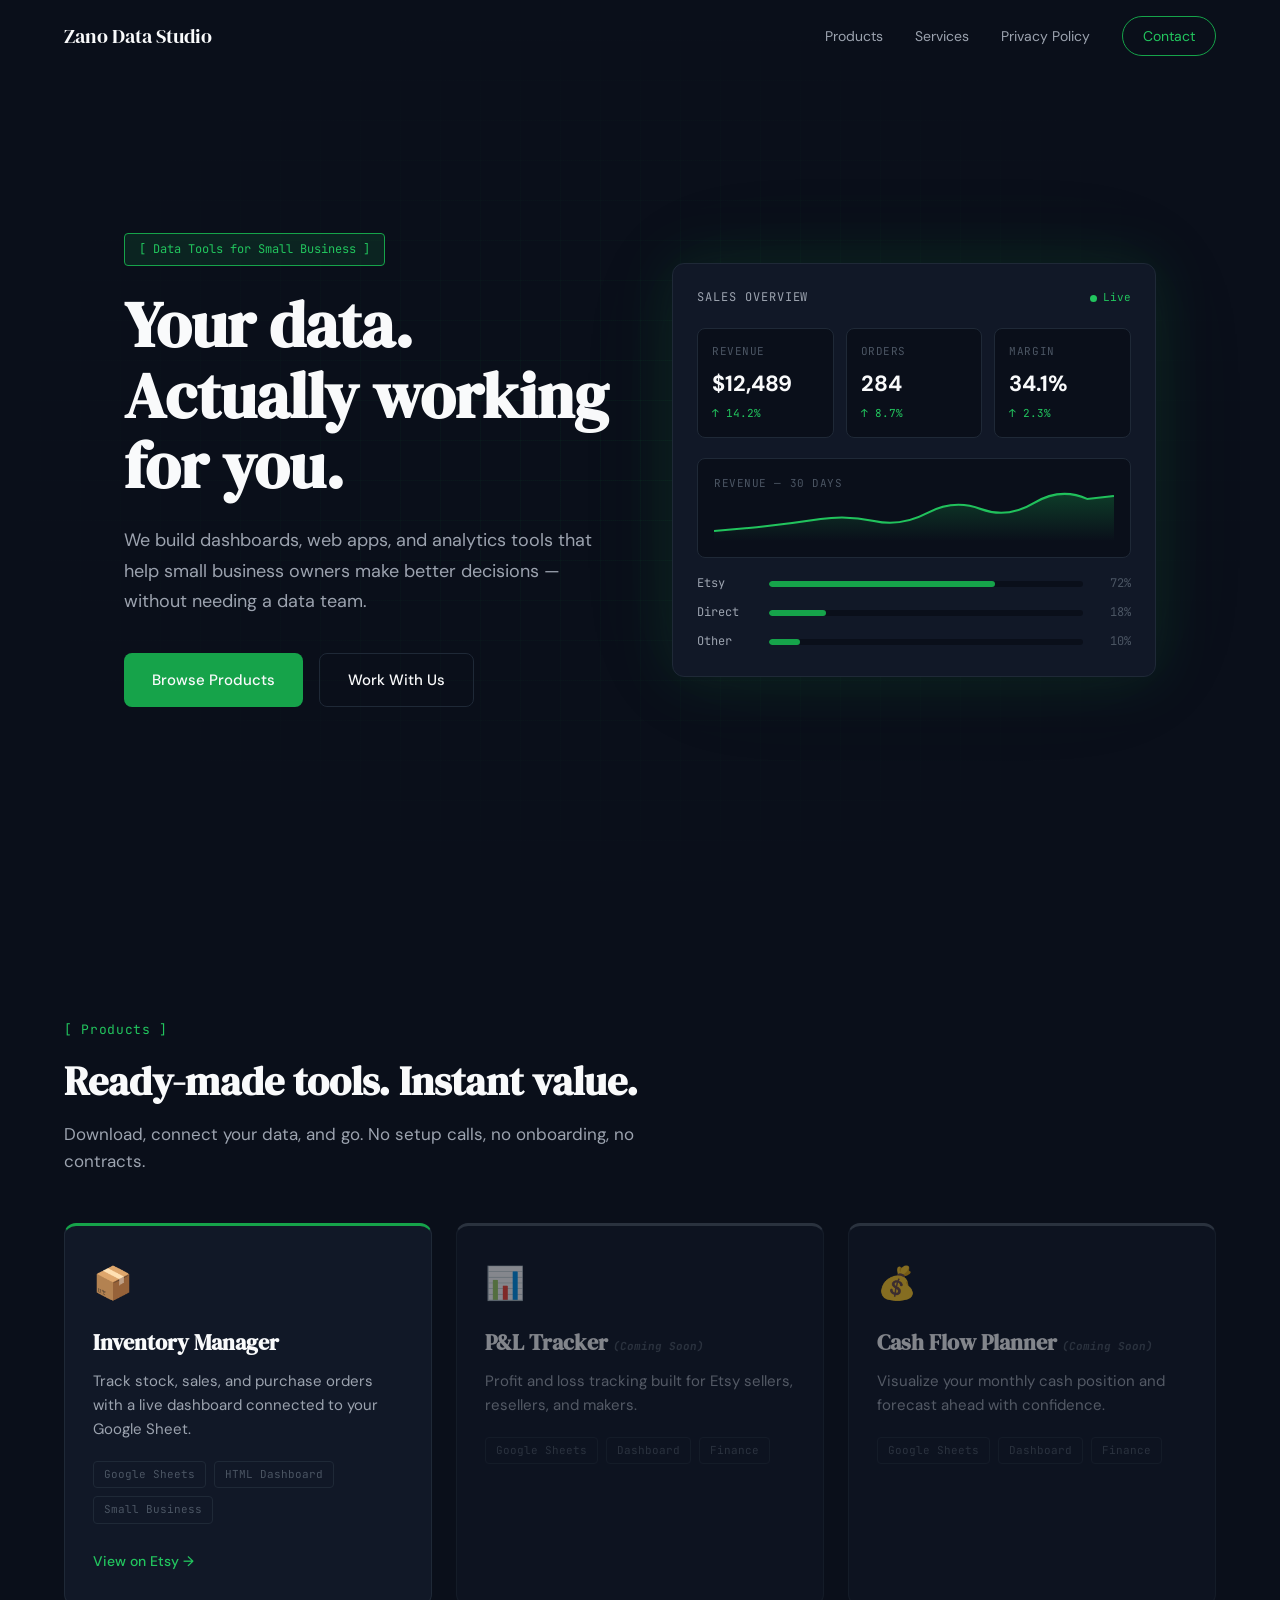
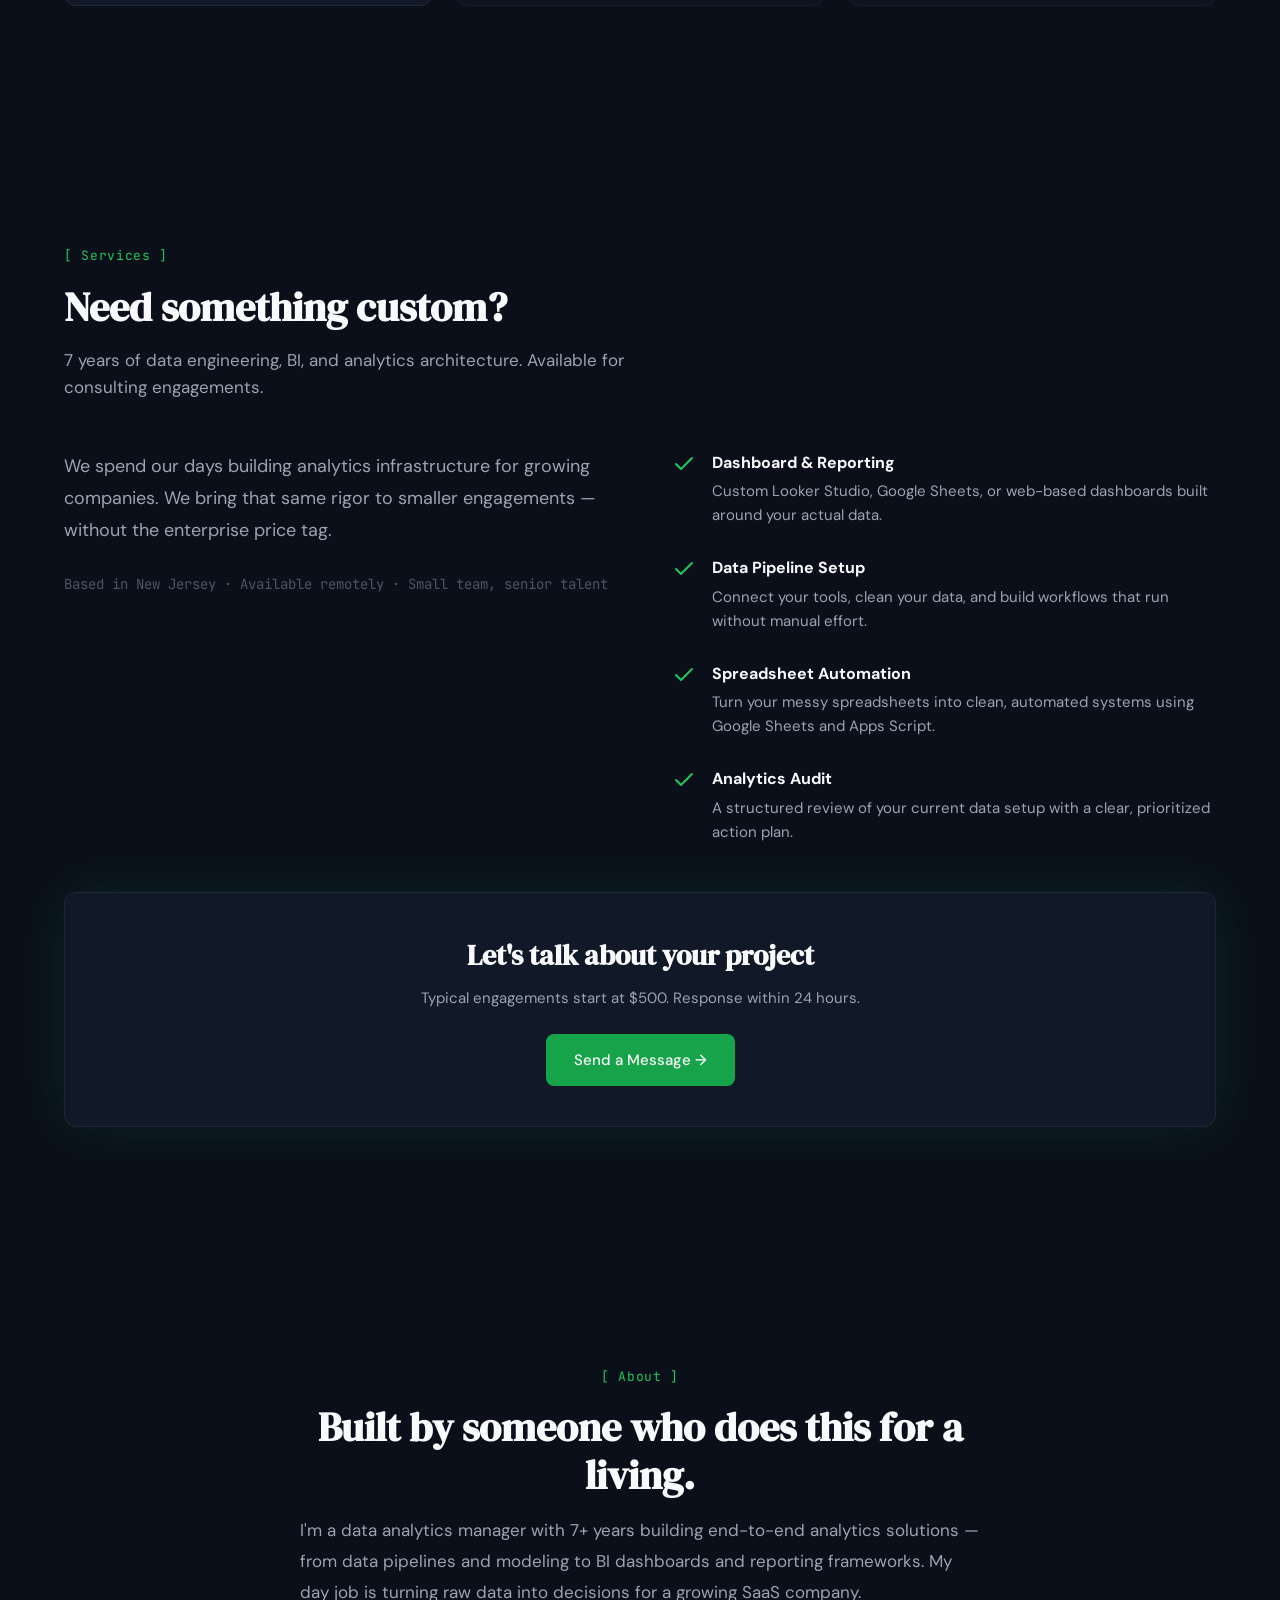
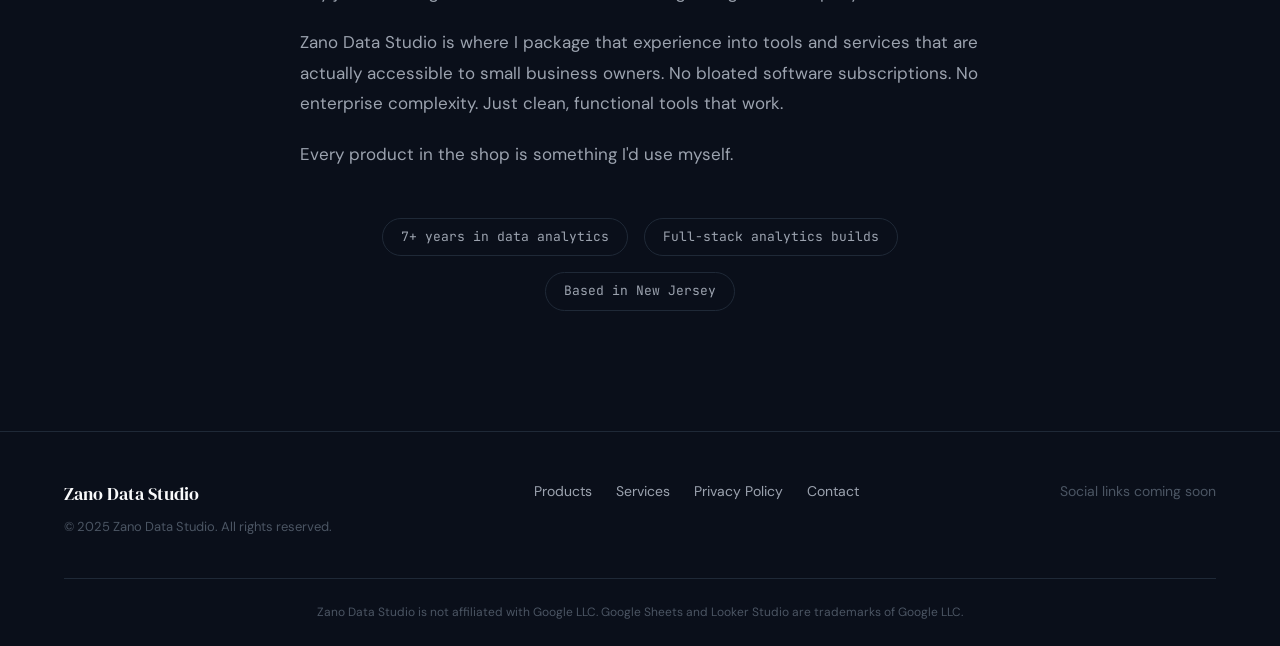
==== index.html @ de10b7dd "Initial commit: Zano Data Studio billboard site Static billboard/brochure site for zanodatastudio.co" ====
<!DOCTYPE html>
<html lang="en">
<head>
  <meta charset="UTF-8">
  <meta name="viewport" content="width=device-width, initial-scale=1.0">
  <title>Zano Data Studio — Data Tools for Small Business</title>
  <meta name="description" content="Ready-made dashboards, web apps, and analytics tools that help small business owners make better decisions — without needing a data team.">
  <meta property="og:title" content="Zano Data Studio — Data Tools for Small Business">
  <meta property="og:description" content="Ready-made dashboards, web apps, and analytics tools that help small business owners make better decisions.">
  <meta property="og:url" content="https://zanodatastudio.com">
  <link rel="canonical" href="https://zanodatastudio.com">
  <link rel="stylesheet" href="assets/css/styles.css">
</head>
<body>

  <!-- ====== NAVIGATION ====== -->
  <nav class="nav" role="navigation" aria-label="Main navigation">
    <div class="container">
      <a href="index.html" class="nav-brand">Zano Data Studio</a>
      <div class="nav-links">
        <a href="#products">Products</a>
        <a href="#services">Services</a>
        <a href="privacy.html">Privacy Policy</a>
        <a href="mailto:matt@zanodatastudio.com" class="nav-contact">Contact</a>
      </div>
      <button class="nav-hamburger" aria-label="Toggle menu" aria-expanded="false">
        <span></span>
        <span></span>
        <span></span>
      </button>
    </div>
    <div class="nav-mobile" role="menu">
      <a href="#products" role="menuitem">Products</a>
      <a href="#services" role="menuitem">Services</a>
      <a href="privacy.html" role="menuitem">Privacy Policy</a>
      <a href="mailto:matt@zanodatastudio.com" role="menuitem">Contact</a>
    </div>
  </nav>

  <main>

    <!-- ====== HERO ====== -->
    <section class="hero" id="hero">
      <div class="container">
        <div class="hero-content">
          <div class="hero-badge hero-animate">[ Data Tools for Small Business ]</div>
          <h1 class="hero-title hero-animate">Your data.<br>Actually working<br>for you.</h1>
          <p class="hero-subtitle hero-animate">We build dashboards, web apps, and analytics tools that help small business owners make better decisions — without needing a data team.</p>
          <div class="hero-ctas hero-animate">
            <a href="#" class="btn-primary">Browse Products</a>
            <a href="mailto:matt@zanodatastudio.com" class="btn-secondary">Work With Us</a>
          </div>
        </div>

        <!-- Dashboard Mockup -->
        <div class="dashboard-card hero-animate">
          <div class="dashboard-header">
            <span class="dashboard-title">Sales Overview</span>
            <span class="dashboard-live"><span class="dashboard-live-dot"></span> Live</span>
          </div>
          <div class="dashboard-kpis">
            <div class="kpi">
              <div class="kpi-label">Revenue</div>
              <div class="kpi-value">$12,489</div>
              <div class="kpi-change">↑ 14.2%</div>
            </div>
            <div class="kpi">
              <div class="kpi-label">Orders</div>
              <div class="kpi-value">284</div>
              <div class="kpi-change">↑ 8.7%</div>
            </div>
            <div class="kpi">
              <div class="kpi-label">Margin</div>
              <div class="kpi-value">34.1%</div>
              <div class="kpi-change">↑ 2.3%</div>
            </div>
          </div>
          <div class="dashboard-chart">
            <div class="dashboard-chart-label">Revenue — 30 Days</div>
            <div class="chart-line">
              <svg viewBox="0 0 300 50" preserveAspectRatio="none" fill="none">
                <defs>
                  <linearGradient id="chartGrad" x1="0" y1="0" x2="0" y2="1">
                    <stop offset="0%" stop-color="rgba(22,163,74,0.3)"/>
                    <stop offset="100%" stop-color="rgba(22,163,74,0)"/>
                  </linearGradient>
                </defs>
                <path d="M0,40 Q20,38 40,35 T80,28 T120,30 T160,22 T200,18 T240,12 T280,8 L300,5" stroke="#22C55E" stroke-width="2" fill="none"/>
                <path d="M0,40 Q20,38 40,35 T80,28 T120,30 T160,22 T200,18 T240,12 T280,8 L300,5 L300,50 L0,50 Z" fill="url(#chartGrad)"/>
              </svg>
            </div>
          </div>
          <div class="dashboard-channels">
            <div class="channel">
              <span class="channel-name">Etsy</span>
              <div class="channel-bar-track"><div class="channel-bar-fill" style="width: 72%"></div></div>
              <span class="channel-value">72%</span>
            </div>
            <div class="channel">
              <span class="channel-name">Direct</span>
              <div class="channel-bar-track"><div class="channel-bar-fill" style="width: 18%"></div></div>
              <span class="channel-value">18%</span>
            </div>
            <div class="channel">
              <span class="channel-name">Other</span>
              <div class="channel-bar-track"><div class="channel-bar-fill" style="width: 10%"></div></div>
              <span class="channel-value">10%</span>
            </div>
          </div>
        </div>
      </div>
    </section>

    <!-- ====== PRODUCTS ====== -->
    <section class="products" id="products">
      <div class="container">
        <div class="section-label fade-up">[ Products ]</div>
        <h2 class="section-heading fade-up">Ready-made tools. Instant value.</h2>
        <p class="section-subtext fade-up">Download, connect your data, and go. No setup calls, no onboarding, no contracts.</p>

        <div class="products-grid">
          <!-- Card 1 -->
          <div class="product-card fade-up">
            <div class="product-icon">📦</div>
            <h3 class="product-name">Inventory Manager</h3>
            <p class="product-desc">Track stock, sales, and purchase orders with a live dashboard connected to your Google Sheet.</p>
            <div class="product-tags">
              <span class="product-tag">Google Sheets</span>
              <span class="product-tag">HTML Dashboard</span>
              <span class="product-tag">Small Business</span>
            </div>
            <a href="#" class="product-link">View on Etsy →</a>
          </div>
          <!-- Card 2 -->
          <div class="product-card coming-soon fade-up">
            <div class="product-icon">📊</div>
            <h3 class="product-name">P&amp;L Tracker <span class="coming-soon-tag">(Coming Soon)</span></h3>
            <p class="product-desc">Profit and loss tracking built for Etsy sellers, resellers, and makers.</p>
            <div class="product-tags">
              <span class="product-tag">Google Sheets</span>
              <span class="product-tag">Dashboard</span>
              <span class="product-tag">Finance</span>
            </div>
          </div>
          <!-- Card 3 -->
          <div class="product-card coming-soon fade-up">
            <div class="product-icon">💰</div>
            <h3 class="product-name">Cash Flow Planner <span class="coming-soon-tag">(Coming Soon)</span></h3>
            <p class="product-desc">Visualize your monthly cash position and forecast ahead with confidence.</p>
            <div class="product-tags">
              <span class="product-tag">Google Sheets</span>
              <span class="product-tag">Dashboard</span>
              <span class="product-tag">Finance</span>
            </div>
          </div>
        </div>
      </div>
    </section>

    <!-- ====== SERVICES ====== -->
    <section class="services" id="services">
      <div class="container">
        <div class="section-label fade-up">[ Services ]</div>
        <h2 class="section-heading fade-up">Need something custom?</h2>
        <p class="section-subtext fade-up">7 years of data engineering, BI, and analytics architecture. Available for consulting engagements.</p>

        <div class="services-grid">
          <div class="services-positioning fade-up">
            <p>We spend our days building analytics infrastructure for growing companies. We bring that same rigor to smaller engagements — without the enterprise price tag.</p>
            <span class="credibility">Based in New Jersey · Available remotely · Small team, senior talent</span>
          </div>

          <div class="services-list fade-up">
            <div class="service-item">
              <svg class="service-check" viewBox="0 0 24 24" fill="none" stroke="currentColor" stroke-width="2" stroke-linecap="round" stroke-linejoin="round"><path d="M20 6 9 17l-5-5"/></svg>
              <div>
                <div class="service-title">Dashboard &amp; Reporting</div>
                <div class="service-desc">Custom Looker Studio, Google Sheets, or web-based dashboards built around your actual data.</div>
              </div>
            </div>
            <div class="service-item">
              <svg class="service-check" viewBox="0 0 24 24" fill="none" stroke="currentColor" stroke-width="2" stroke-linecap="round" stroke-linejoin="round"><path d="M20 6 9 17l-5-5"/></svg>
              <div>
                <div class="service-title">Data Pipeline Setup</div>
                <div class="service-desc">Connect your tools, clean your data, and build workflows that run without manual effort.</div>
              </div>
            </div>
            <div class="service-item">
              <svg class="service-check" viewBox="0 0 24 24" fill="none" stroke="currentColor" stroke-width="2" stroke-linecap="round" stroke-linejoin="round"><path d="M20 6 9 17l-5-5"/></svg>
              <div>
                <div class="service-title">Spreadsheet Automation</div>
                <div class="service-desc">Turn your messy spreadsheets into clean, automated systems using Google Sheets and Apps Script.</div>
              </div>
            </div>
            <div class="service-item">
              <svg class="service-check" viewBox="0 0 24 24" fill="none" stroke="currentColor" stroke-width="2" stroke-linecap="round" stroke-linejoin="round"><path d="M20 6 9 17l-5-5"/></svg>
              <div>
                <div class="service-title">Analytics Audit</div>
                <div class="service-desc">A structured review of your current data setup with a clear, prioritized action plan.</div>
              </div>
            </div>
          </div>
        </div>

        <div class="services-cta fade-up">
          <h3>Let's talk about your project</h3>
          <p>Typical engagements start at $500. Response within 24 hours.</p>
          <a href="mailto:matt@zanodatastudio.com" class="btn-primary">Send a Message →</a>
        </div>
      </div>
    </section>

    <!-- ====== ABOUT ====== -->
    <section class="about" id="about">
      <div class="container">
        <div class="about-content">
          <div class="section-label fade-up">[ About ]</div>
          <h2 class="section-heading fade-up">Built by someone who does this for a living.</h2>
          <div class="about-text fade-up">
            <p>I'm a data analytics manager with 7+ years building end-to-end analytics solutions — from data pipelines and modeling to BI dashboards and reporting frameworks. My day job is turning raw data into decisions for a growing SaaS company.</p>
            <p>Zano Data Studio is where I package that experience into tools and services that are actually accessible to small business owners. No bloated software subscriptions. No enterprise complexity. Just clean, functional tools that work.</p>
            <p>Every product in the shop is something I'd use myself.</p>
          </div>
          <div class="about-stats fade-up">
            <span class="about-stat">7+ years in data analytics</span>
            <span class="about-stat">Full-stack analytics builds</span>
            <span class="about-stat">Based in New Jersey</span>
          </div>
        </div>
      </div>
    </section>

  </main>

  <!-- ====== FOOTER ====== -->
  <footer class="footer">
    <div class="container">
      <div class="footer-main">
        <div>
          <div class="footer-brand">Zano Data Studio</div>
          <div class="footer-copy">&copy; 2025 Zano Data Studio. All rights reserved.</div>
        </div>
        <div class="footer-links">
          <a href="#products">Products</a>
          <a href="#services">Services</a>
          <a href="privacy.html">Privacy Policy</a>
          <a href="mailto:matt@zanodatastudio.com">Contact</a>
        </div>
        <div class="footer-social">Social links coming soon</div>
      </div>
      <div class="footer-disclaimer">
        Zano Data Studio is not affiliated with Google LLC. Google Sheets and Looker Studio are trademarks of Google LLC.
      </div>
    </div>
  </footer>

  <script src="assets/js/main.js"></script>
</body>
</html>
---- assets/css/styles.css ----
/* ============================================================
   Zano Data Studio — styles.css
   ============================================================ */

/* --- Google Fonts --- */
@import url('https://fonts.googleapis.com/css2?family=DM+Sans:ital,wght@0,400;0,500;0,700;1,400&family=DM+Serif+Display&family=JetBrains+Mono:wght@400;500&display=swap');

/* --- CSS Variables --- */
:root {
  --bg: #0A0F1A;
  --surface: #111827;
  --border: #1F2937;
  --green: #16A34A;
  --green-accent: #22C55E;
  --green-glow: rgba(22, 163, 74, 0.15);
  --green-grid: rgba(22, 163, 74, 0.06);
  --text-primary: #F9FAFB;
  --text-secondary: #9CA3AF;
  --text-muted: #4B5563;

  --font-display: 'DM Serif Display', serif;
  --font-body: 'DM Sans', sans-serif;
  --font-mono: 'JetBrains Mono', monospace;

  --max-width: 1200px;
  --transition: 300ms ease;
}

/* --- Reset & Base --- */
*, *::before, *::after {
  box-sizing: border-box;
  margin: 0;
  padding: 0;
}

html {
  scroll-behavior: smooth;
  -webkit-font-smoothing: antialiased;
  -moz-osx-font-smoothing: grayscale;
}

body {
  font-family: var(--font-body);
  background: var(--bg);
  color: var(--text-primary);
  line-height: 1.6;
  overflow-x: hidden;
}

a {
  color: inherit;
  text-decoration: none;
}

img {
  max-width: 100%;
  display: block;
}

ul {
  list-style: none;
}

/* --- Utility --- */
.container {
  max-width: var(--max-width);
  margin: 0 auto;
  padding: 0 24px;
}

.section-label {
  font-family: var(--font-mono);
  font-size: 13px;
  color: var(--green-accent);
  letter-spacing: 0.05em;
  margin-bottom: 16px;
}

.section-heading {
  font-family: var(--font-display);
  font-size: 40px;
  line-height: 1.2;
  margin-bottom: 16px;
}

.section-subtext {
  font-size: 17px;
  color: var(--text-secondary);
  max-width: 600px;
  margin-bottom: 48px;
}

/* --- Animations --- */
@keyframes fadeUp {
  from {
    opacity: 0;
    transform: translateY(24px);
  }
  to {
    opacity: 1;
    transform: translateY(0);
  }
}

@keyframes pulse {
  0%, 100% { opacity: 1; }
  50% { opacity: 0.4; }
}

@keyframes gridScroll {
  0% { transform: translate(0, 0); }
  100% { transform: translate(40px, 40px); }
}

.fade-up {
  opacity: 0;
  transform: translateY(24px);
  transition: opacity 0.6s var(--transition), transform 0.6s var(--transition);
}

.fade-up.visible {
  opacity: 1;
  transform: translateY(0);
}

/* Staggered hero animations */
.hero-animate {
  opacity: 0;
  animation: fadeUp 0.6s ease forwards;
}

.hero-animate:nth-child(1) { animation-delay: 0s; }
.hero-animate:nth-child(2) { animation-delay: 0.1s; }
.hero-animate:nth-child(3) { animation-delay: 0.2s; }
.hero-animate:nth-child(4) { animation-delay: 0.3s; }
.hero-animate:nth-child(5) { animation-delay: 0.4s; }

/* ============================================================
   NAVIGATION
   ============================================================ */
.nav {
  position: fixed;
  top: 0;
  left: 0;
  width: 100%;
  z-index: 1000;
  padding: 16px 0;
  transition: background var(--transition), box-shadow var(--transition);
}

.nav.scrolled {
  background: var(--bg);
  box-shadow: 0 1px 0 var(--border);
}

.nav .container {
  display: flex;
  align-items: center;
  justify-content: space-between;
}

.nav-brand {
  font-family: var(--font-display);
  font-size: 20px;
  color: var(--text-primary);
  white-space: nowrap;
}

.nav-links {
  display: flex;
  align-items: center;
  gap: 32px;
}

.nav-links a {
  font-size: 14px;
  color: var(--text-secondary);
  transition: color var(--transition);
  position: relative;
}

.nav-links a::after {
  content: '';
  position: absolute;
  bottom: -4px;
  left: 0;
  width: 0;
  height: 1px;
  background: var(--green-accent);
  transition: width var(--transition);
}

.nav-links a:hover {
  color: var(--text-primary);
}

.nav-links a:hover::after {
  width: 100%;
}

.nav-contact {
  font-size: 14px;
  padding: 8px 20px;
  border: 1px solid var(--green);
  border-radius: 100px;
  color: var(--green-accent) !important;
  transition: background var(--transition), color var(--transition) !important;
}

.nav-contact::after {
  display: none !important;
}

.nav-contact:hover {
  background: var(--green);
  color: var(--text-primary) !important;
}

/* Hamburger */
.nav-hamburger {
  display: none;
  flex-direction: column;
  gap: 5px;
  cursor: pointer;
  padding: 4px;
  background: none;
  border: none;
}

.nav-hamburger span {
  width: 24px;
  height: 2px;
  background: var(--text-primary);
  transition: transform var(--transition), opacity var(--transition);
}

.nav-hamburger.active span:nth-child(1) {
  transform: rotate(45deg) translate(5px, 5px);
}

.nav-hamburger.active span:nth-child(2) {
  opacity: 0;
}

.nav-hamburger.active span:nth-child(3) {
  transform: rotate(-45deg) translate(5px, -5px);
}

/* Mobile menu */
.nav-mobile {
  display: none;
  position: fixed;
  top: 56px;
  left: 0;
  right: 0;
  background: var(--bg);
  border-bottom: 1px solid var(--border);
  padding: 24px;
  flex-direction: column;
  gap: 20px;
  z-index: 999;
}

.nav-mobile.open {
  display: flex;
}

.nav-mobile a {
  font-size: 16px;
  color: var(--text-secondary);
  transition: color var(--transition);
}

.nav-mobile a:hover {
  color: var(--text-primary);
}

/* ============================================================
   HERO
   ============================================================ */
.hero {
  min-height: 100vh;
  display: flex;
  align-items: center;
  position: relative;
  overflow: hidden;
  padding: 120px 0 80px;
}

/* Animated grid background */
.hero::before {
  content: '';
  position: absolute;
  inset: -40px;
  background-image:
    linear-gradient(var(--green-grid) 1px, transparent 1px),
    linear-gradient(90deg, var(--green-grid) 1px, transparent 1px);
  background-size: 40px 40px;
  animation: gridScroll 8s linear infinite;
  z-index: 0;
}

.hero::after {
  content: '';
  position: absolute;
  inset: 0;
  background: radial-gradient(ellipse at center, transparent 0%, var(--bg) 70%);
  z-index: 1;
}

.hero .container {
  position: relative;
  z-index: 2;
  display: grid;
  grid-template-columns: 1fr 1fr;
  gap: 64px;
  align-items: center;
}

.hero-content {
  display: flex;
  flex-direction: column;
}

/* Badge */
.hero-badge {
  display: inline-flex;
  align-items: center;
  font-family: var(--font-mono);
  font-size: 12px;
  color: var(--green-accent);
  border: 1px solid var(--green);
  background: var(--green-glow);
  padding: 6px 14px;
  border-radius: 4px;
  margin-bottom: 24px;
  width: fit-content;
}

.hero-title {
  font-family: var(--font-display);
  font-size: 64px;
  line-height: 1.1;
  margin-bottom: 24px;
}

.hero-subtitle {
  font-size: 18px;
  color: var(--text-secondary);
  line-height: 1.7;
  margin-bottom: 36px;
  max-width: 480px;
}

.hero-ctas {
  display: flex;
  gap: 16px;
  flex-wrap: wrap;
}

.btn-primary {
  display: inline-flex;
  align-items: center;
  gap: 8px;
  padding: 14px 28px;
  background: var(--green);
  color: var(--text-primary);
  font-family: var(--font-body);
  font-size: 15px;
  font-weight: 500;
  border-radius: 8px;
  border: none;
  cursor: pointer;
  transition: background var(--transition), transform var(--transition);
}

.btn-primary:hover {
  background: var(--green-accent);
  transform: translateY(-1px);
}

.btn-secondary {
  display: inline-flex;
  align-items: center;
  gap: 8px;
  padding: 14px 28px;
  background: transparent;
  color: var(--text-primary);
  font-family: var(--font-body);
  font-size: 15px;
  font-weight: 500;
  border-radius: 8px;
  border: 1px solid var(--border);
  cursor: pointer;
  transition: border-color var(--transition), transform var(--transition);
}

.btn-secondary:hover {
  border-color: var(--text-secondary);
  transform: translateY(-1px);
}

/* ============================================================
   DASHBOARD MOCKUP (Hero right column)
   ============================================================ */
.dashboard-card {
  background: var(--surface);
  border: 1px solid var(--border);
  border-radius: 12px;
  padding: 24px;
  position: relative;
  box-shadow: 0 0 60px var(--green-glow), 0 0 120px rgba(22, 163, 74, 0.05);
}

.dashboard-header {
  display: flex;
  align-items: center;
  justify-content: space-between;
  margin-bottom: 20px;
}

.dashboard-title {
  font-family: var(--font-mono);
  font-size: 12px;
  color: var(--text-secondary);
  text-transform: uppercase;
  letter-spacing: 0.08em;
}

.dashboard-live {
  display: flex;
  align-items: center;
  gap: 6px;
  font-family: var(--font-mono);
  font-size: 11px;
  color: var(--green-accent);
}

.dashboard-live-dot {
  width: 7px;
  height: 7px;
  background: var(--green-accent);
  border-radius: 50%;
  animation: pulse 2s ease infinite;
}

/* KPI Cards */
.dashboard-kpis {
  display: grid;
  grid-template-columns: repeat(3, 1fr);
  gap: 12px;
  margin-bottom: 20px;
}

.kpi {
  background: var(--bg);
  border: 1px solid var(--border);
  border-radius: 8px;
  padding: 14px;
}

.kpi-label {
  font-size: 11px;
  color: var(--text-muted);
  margin-bottom: 6px;
  font-family: var(--font-mono);
  text-transform: uppercase;
  letter-spacing: 0.05em;
}

.kpi-value {
  font-size: 22px;
  font-weight: 700;
  color: var(--text-primary);
}

.kpi-change {
  font-size: 11px;
  color: var(--green-accent);
  margin-top: 4px;
  font-family: var(--font-mono);
}

/* CSS Line Chart */
.dashboard-chart {
  background: var(--bg);
  border: 1px solid var(--border);
  border-radius: 8px;
  padding: 16px;
  margin-bottom: 16px;
  height: 100px;
  position: relative;
  overflow: hidden;
}

.dashboard-chart-label {
  font-size: 11px;
  color: var(--text-muted);
  font-family: var(--font-mono);
  text-transform: uppercase;
  letter-spacing: 0.05em;
  margin-bottom: 12px;
}

.chart-line {
  position: absolute;
  bottom: 16px;
  left: 16px;
  right: 16px;
  height: 50px;
}

.chart-line svg {
  width: 100%;
  height: 100%;
}

/* Channel Bars */
.dashboard-channels {
  display: flex;
  flex-direction: column;
  gap: 10px;
}

.channel {
  display: flex;
  align-items: center;
  gap: 12px;
}

.channel-name {
  font-size: 12px;
  color: var(--text-secondary);
  width: 60px;
  flex-shrink: 0;
  font-family: var(--font-mono);
}

.channel-bar-track {
  flex: 1;
  height: 6px;
  background: var(--bg);
  border-radius: 3px;
  overflow: hidden;
}

.channel-bar-fill {
  height: 100%;
  background: var(--green);
  border-radius: 3px;
  transition: width 1s ease;
}

.channel-value {
  font-size: 12px;
  color: var(--text-muted);
  width: 36px;
  text-align: right;
  font-family: var(--font-mono);
}

/* ============================================================
   PRODUCTS
   ============================================================ */
.products {
  padding: 120px 0;
}

.products-grid {
  display: grid;
  grid-template-columns: repeat(3, 1fr);
  gap: 24px;
}

.product-card {
  background: var(--surface);
  border: 1px solid var(--border);
  border-top: 3px solid var(--green);
  border-radius: 12px;
  padding: 32px 28px;
  transition: box-shadow var(--transition), transform var(--transition);
}

.product-card:hover {
  box-shadow: 0 0 40px var(--green-glow);
  transform: translateY(-2px);
}

.product-card.coming-soon {
  opacity: 0.5;
  border-top-color: var(--text-muted);
}

.product-card.coming-soon:hover {
  box-shadow: none;
  transform: none;
}

.product-icon {
  font-size: 32px;
  margin-bottom: 16px;
}

.product-name {
  font-family: var(--font-display);
  font-size: 22px;
  margin-bottom: 8px;
}

.product-name .coming-soon-tag {
  font-family: var(--font-mono);
  font-size: 11px;
  color: var(--text-muted);
  font-style: italic;
}

.product-desc {
  font-size: 15px;
  color: var(--text-secondary);
  line-height: 1.6;
  margin-bottom: 20px;
}

.product-tags {
  display: flex;
  flex-wrap: wrap;
  gap: 8px;
  margin-bottom: 24px;
}

.product-tag {
  font-family: var(--font-mono);
  font-size: 11px;
  color: var(--text-muted);
  border: 1px solid var(--border);
  padding: 4px 10px;
  border-radius: 4px;
}

.product-link {
  font-size: 14px;
  color: var(--green-accent);
  font-weight: 500;
  transition: color var(--transition);
}

.product-link:hover {
  color: var(--green);
}

/* ============================================================
   SERVICES
   ============================================================ */
.services {
  padding: 120px 0;
}

.services-grid {
  display: grid;
  grid-template-columns: 1fr 1fr;
  gap: 64px;
  margin-bottom: 48px;
}

.services-positioning p {
  font-size: 18px;
  color: var(--text-secondary);
  line-height: 1.8;
  margin-bottom: 24px;
}

.services-positioning .credibility {
  font-size: 14px;
  color: var(--text-muted);
  font-family: var(--font-mono);
}

.services-list {
  display: flex;
  flex-direction: column;
  gap: 28px;
}

.service-item {
  display: flex;
  gap: 16px;
}

.service-check {
  flex-shrink: 0;
  width: 24px;
  height: 24px;
  margin-top: 2px;
  color: var(--green-accent);
}

.service-title {
  font-weight: 700;
  font-size: 16px;
  margin-bottom: 4px;
}

.service-desc {
  font-size: 15px;
  color: var(--text-secondary);
  line-height: 1.6;
}

/* Services CTA */
.services-cta {
  background: var(--surface);
  border: 1px solid var(--border);
  border-radius: 12px;
  padding: 40px;
  text-align: center;
  box-shadow: 0 0 60px var(--green-glow);
}

.services-cta h3 {
  font-family: var(--font-display);
  font-size: 28px;
  margin-bottom: 8px;
}

.services-cta p {
  color: var(--text-secondary);
  font-size: 15px;
  margin-bottom: 24px;
}

.services-cta .btn-primary {
  display: inline-flex;
}

/* ============================================================
   ABOUT
   ============================================================ */
.about {
  padding: 120px 0;
}

.about-content {
  max-width: 680px;
  margin: 0 auto;
  text-align: center;
}

.about-content .section-heading {
  text-align: center;
}

.about-content .section-label {
  text-align: center;
}

.about-text {
  text-align: left;
}

.about-text p {
  font-size: 17px;
  color: var(--text-secondary);
  line-height: 1.8;
  margin-bottom: 20px;
}

.about-stats {
  display: flex;
  justify-content: center;
  gap: 16px;
  margin-top: 48px;
  flex-wrap: wrap;
}

.about-stat {
  font-family: var(--font-mono);
  font-size: 13px;
  color: var(--text-secondary);
  border: 1px solid var(--border);
  padding: 8px 18px;
  border-radius: 100px;
}

/* ============================================================
   FOOTER
   ============================================================ */
.footer {
  border-top: 1px solid var(--border);
  padding: 48px 0 24px;
}

.footer-main {
  display: flex;
  justify-content: space-between;
  align-items: flex-start;
  margin-bottom: 40px;
  flex-wrap: wrap;
  gap: 24px;
}

.footer-brand {
  font-family: var(--font-display);
  font-size: 18px;
  margin-bottom: 8px;
}

.footer-copy {
  font-size: 13px;
  color: var(--text-muted);
}

.footer-links {
  display: flex;
  gap: 24px;
  flex-wrap: wrap;
}

.footer-links a {
  font-size: 14px;
  color: var(--text-secondary);
  transition: color var(--transition);
}

.footer-links a:hover {
  color: var(--text-primary);
}

.footer-social {
  font-size: 14px;
  color: var(--text-muted);
}

.footer-disclaimer {
  font-size: 12px;
  color: var(--text-muted);
  text-align: center;
  padding-top: 24px;
  border-top: 1px solid var(--border);
}

/* ============================================================
   PRIVACY PAGE
   ============================================================ */
.privacy {
  padding: 140px 0 80px;
}

.privacy-content {
  max-width: 720px;
  margin: 0 auto;
}

.privacy-updated {
  display: inline-flex;
  font-family: var(--font-mono);
  font-size: 12px;
  color: var(--green-accent);
  border: 1px solid var(--green);
  background: var(--green-glow);
  padding: 6px 14px;
  border-radius: 4px;
  margin-bottom: 24px;
}

.privacy-title {
  font-family: var(--font-display);
  font-size: 48px;
  margin-bottom: 12px;
}

.privacy-effective {
  font-size: 15px;
  color: var(--text-muted);
  margin-bottom: 48px;
}

.privacy-content h2 {
  font-family: var(--font-display);
  font-size: 26px;
  margin-top: 48px;
  margin-bottom: 16px;
  color: var(--text-primary);
}

.privacy-content h2 .section-num {
  color: var(--green-accent);
  margin-right: 8px;
}

.privacy-content p {
  font-size: 16px;
  color: var(--text-secondary);
  line-height: 1.8;
  margin-bottom: 16px;
}

.privacy-content strong {
  color: var(--text-primary);
}

.privacy-content ul {
  margin-bottom: 16px;
  padding-left: 0;
}

.privacy-content li {
  font-size: 16px;
  color: var(--text-secondary);
  line-height: 1.8;
  margin-bottom: 12px;
  padding-left: 20px;
  position: relative;
}

.privacy-content li::before {
  content: '';
  position: absolute;
  left: 0;
  top: 12px;
  width: 6px;
  height: 6px;
  background: var(--green);
  border-radius: 50%;
}

.privacy-content hr {
  border: none;
  border-top: 1px solid var(--border);
  margin: 32px 0;
}

/* ============================================================
   RESPONSIVE
   ============================================================ */

/* Tablet */
@media (max-width: 1024px) {
  .hero .container {
    grid-template-columns: 1fr;
    gap: 48px;
  }

  .hero-title {
    font-size: 48px;
  }

  .dashboard-card {
    max-width: 500px;
  }

  .products-grid {
    grid-template-columns: repeat(2, 1fr);
  }

  .services-grid {
    grid-template-columns: 1fr;
    gap: 40px;
  }
}

/* Mobile */
@media (max-width: 768px) {
  .nav-links {
    display: none;
  }

  .nav-hamburger {
    display: flex;
  }

  .hero {
    padding: 100px 0 60px;
  }

  .hero-title {
    font-size: 40px;
  }

  .hero-subtitle {
    font-size: 16px;
  }

  .section-heading {
    font-size: 32px;
  }

  .products {
    padding: 80px 0;
  }

  .products-grid {
    grid-template-columns: 1fr;
  }

  .services {
    padding: 80px 0;
  }

  .about {
    padding: 80px 0;
  }

  .about-stats {
    flex-direction: column;
    align-items: center;
  }

  .footer-main {
    flex-direction: column;
    align-items: flex-start;
  }

  .footer-links {
    flex-direction: column;
    gap: 12px;
  }

  .services-cta {
    padding: 28px 20px;
  }

  .privacy-title {
    font-size: 36px;
  }
}

/* Small mobile */
@media (max-width: 640px) {
  .container {
    padding: 0 16px;
  }

  .hero-ctas {
    flex-direction: column;
  }

  .hero-ctas a {
    text-align: center;
    justify-content: center;
  }

  .dashboard-kpis {
    grid-template-columns: 1fr;
  }

  .kpi-value {
    font-size: 18px;
  }
}

/* Focus states */
a:focus-visible,
button:focus-visible {
  outline: 2px solid var(--green-accent);
  outline-offset: 2px;
}
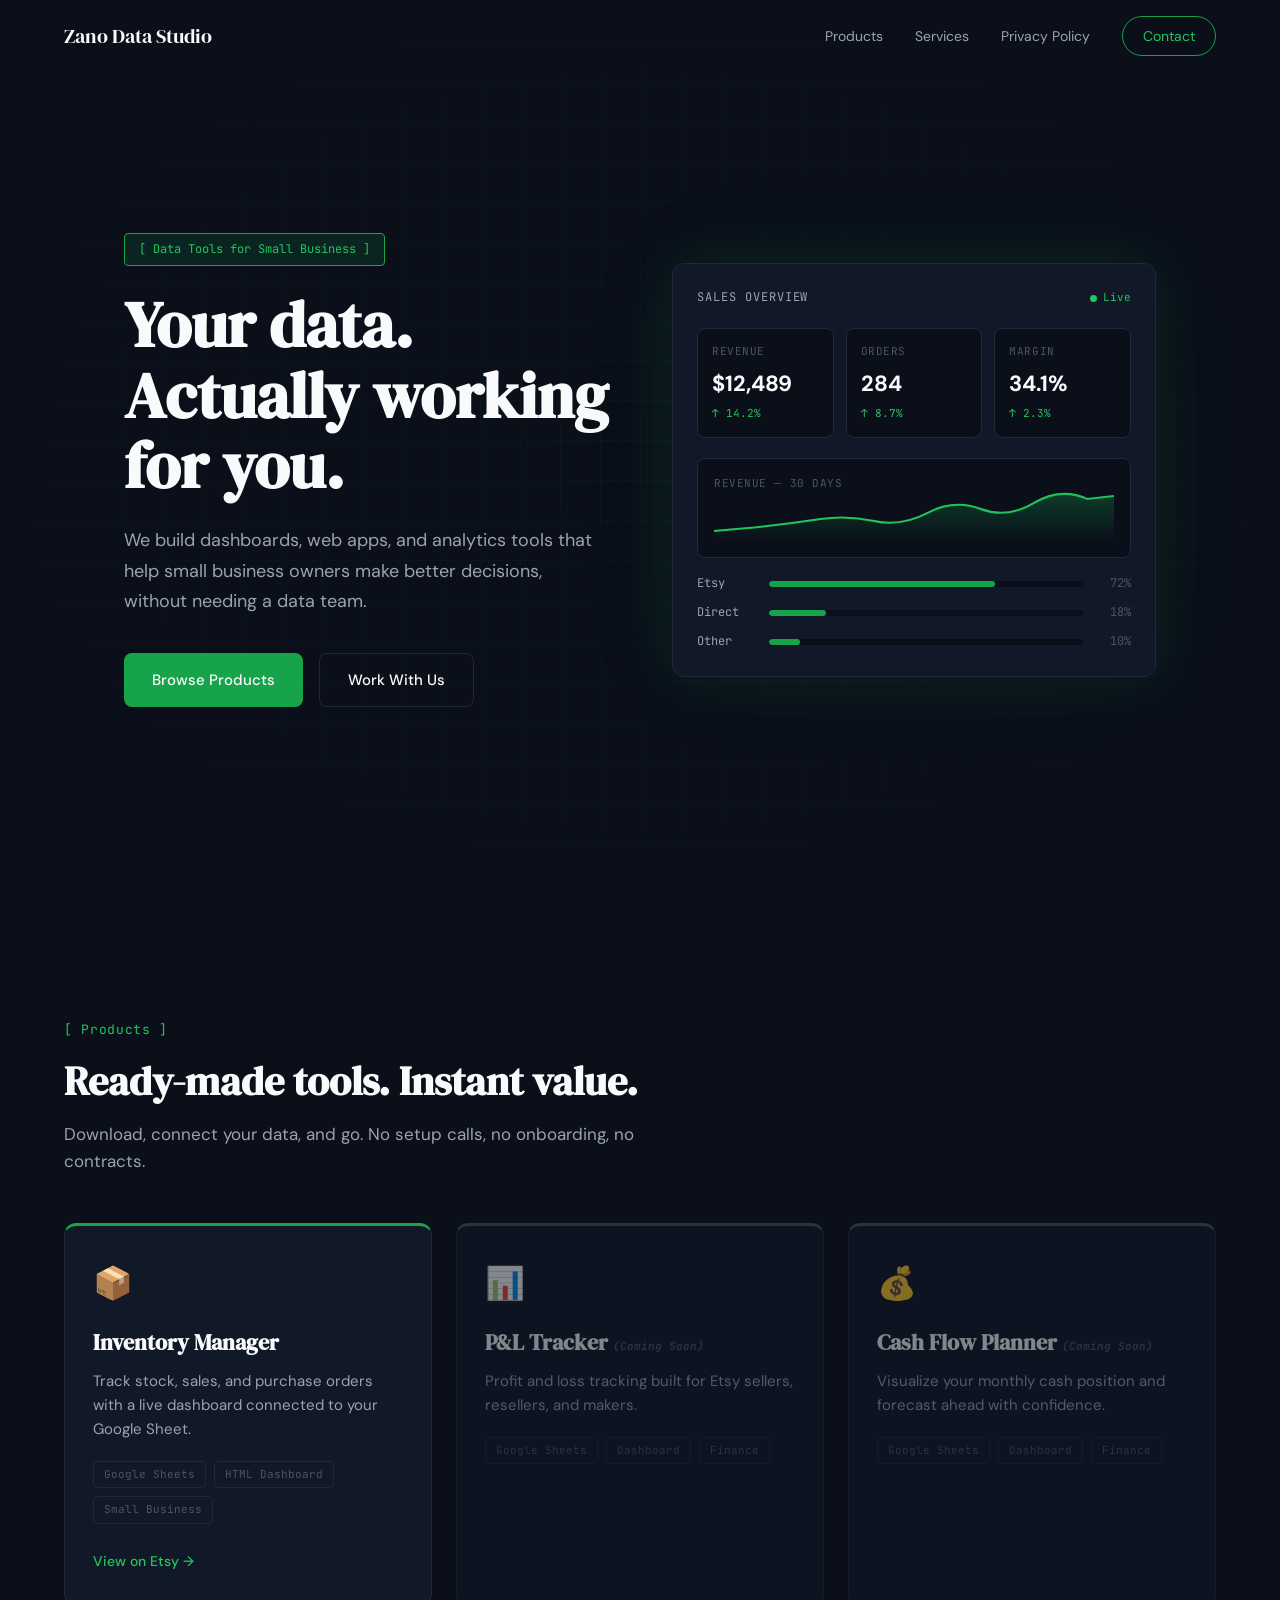
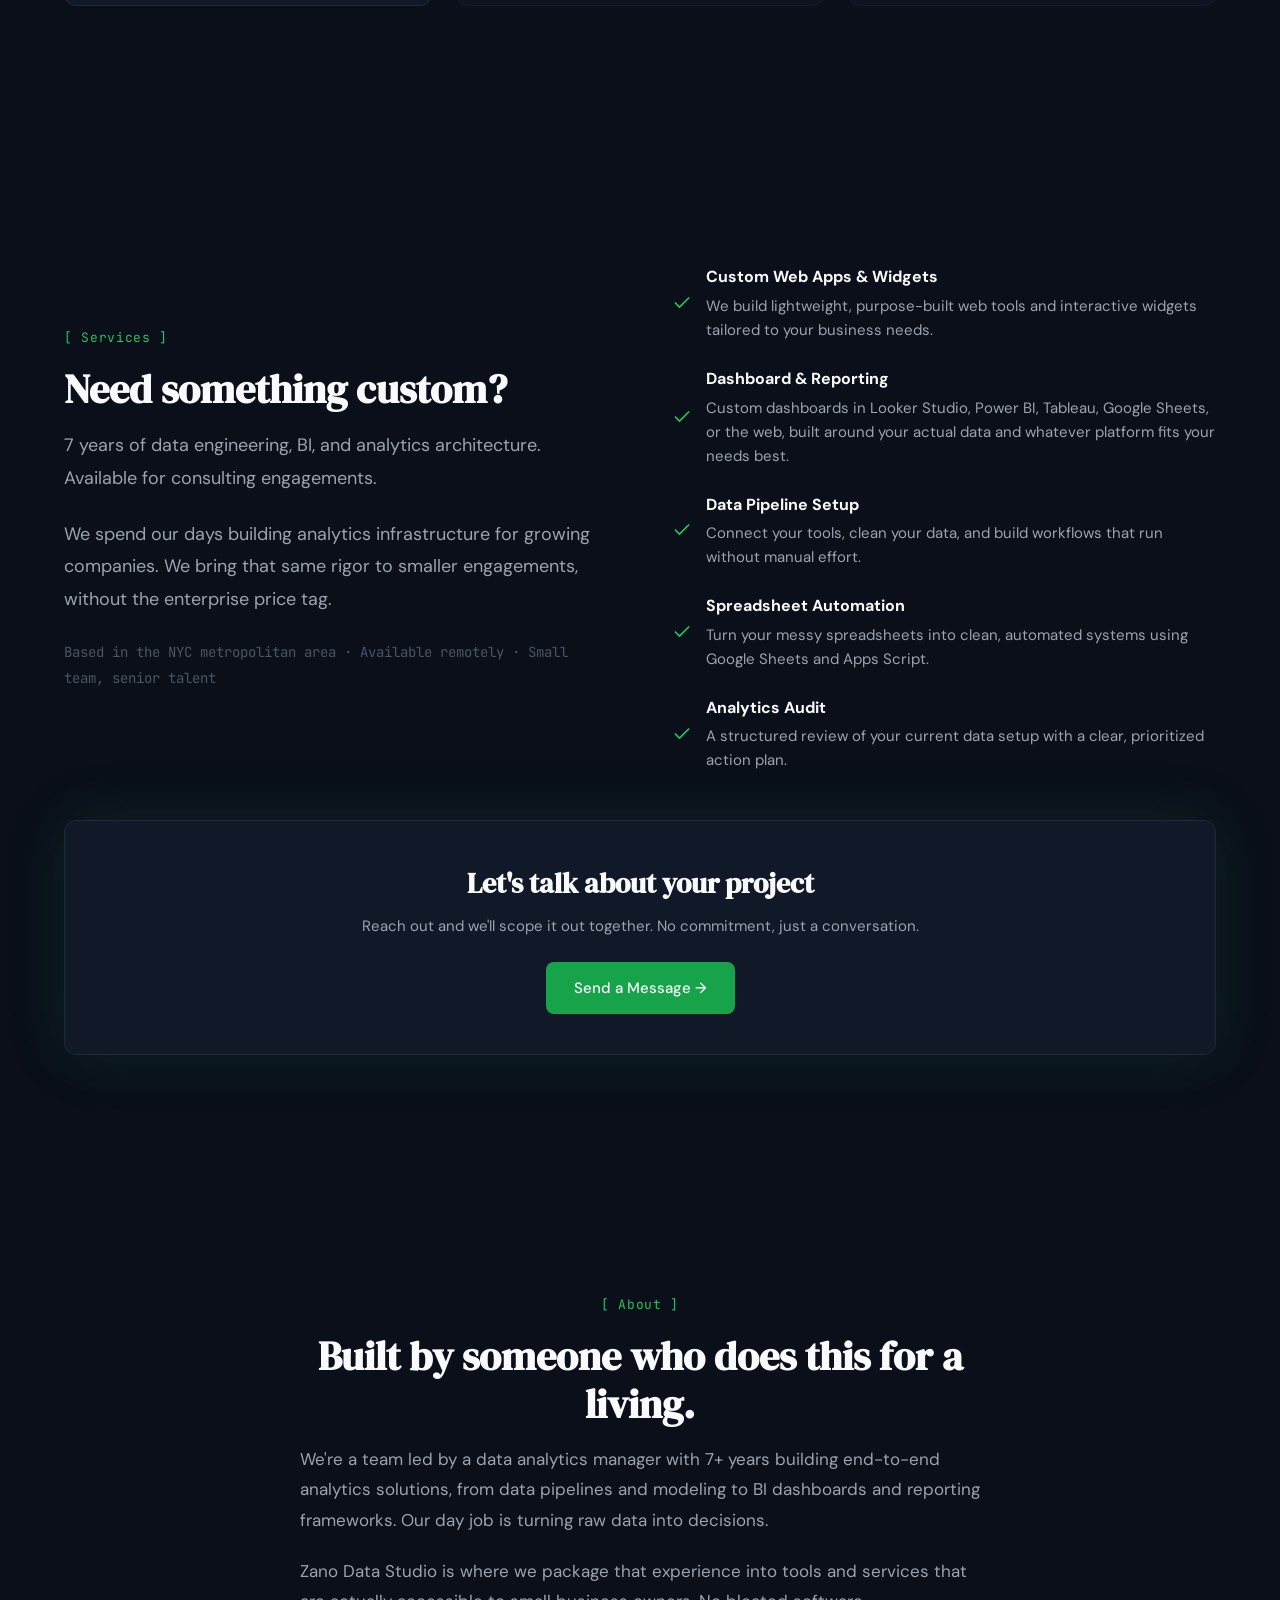
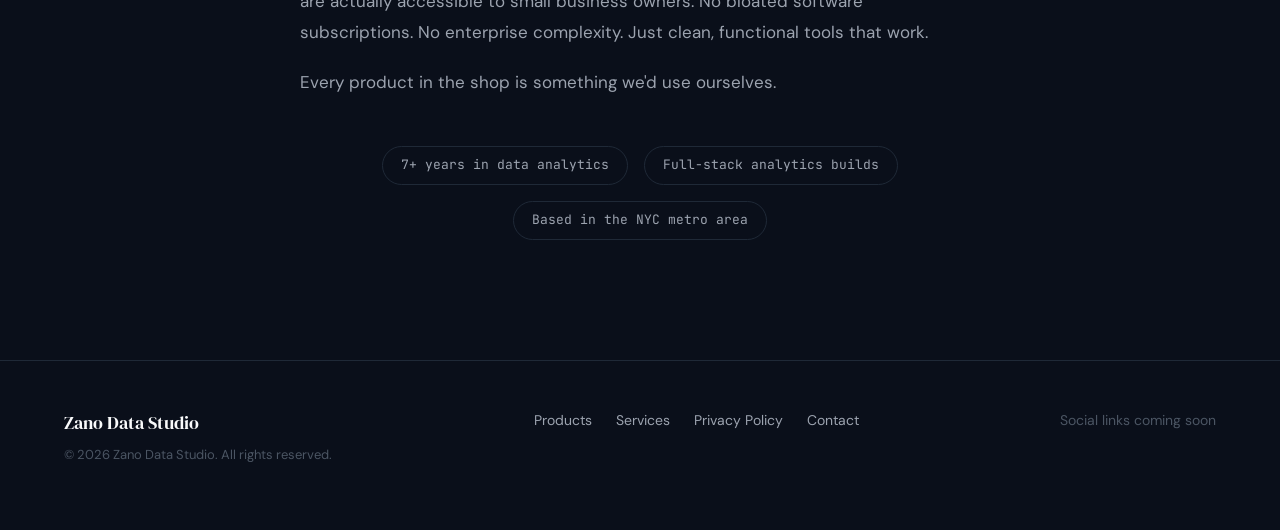
==== commit a14bd0ed: "Update site content, layout, and branding - Replace em dashes with commas throughout for natural ton" ====
--- a/index.html
+++ b/index.html
@@ -9,6 +9,7 @@
   <meta property="og:description" content="Ready-made dashboards, web apps, and analytics tools that help small business owners make better decisions.">
   <meta property="og:url" content="https://zanodatastudio.com">
   <link rel="canonical" href="https://zanodatastudio.com">
+  <link rel="icon" type="image/svg+xml" href="favicon.svg">
   <link rel="stylesheet" href="assets/css/styles.css">
 </head>
 <body>
@@ -45,7 +46,7 @@
         <div class="hero-content">
           <div class="hero-badge hero-animate">[ Data Tools for Small Business ]</div>
           <h1 class="hero-title hero-animate">Your data.<br>Actually working<br>for you.</h1>
-          <p class="hero-subtitle hero-animate">We build dashboards, web apps, and analytics tools that help small business owners make better decisions — without needing a data team.</p>
+          <p class="hero-subtitle hero-animate">We build dashboards, web apps, and analytics tools that help small business owners make better decisions, without needing a data team.</p>
           <div class="hero-ctas hero-animate">
             <a href="#" class="btn-primary">Browse Products</a>
             <a href="mailto:matt@zanodatastudio.com" class="btn-secondary">Work With Us</a>
@@ -160,22 +161,28 @@
     <!-- ====== SERVICES ====== -->
     <section class="services" id="services">
       <div class="container">
-        <div class="section-label fade-up">[ Services ]</div>
-        <h2 class="section-heading fade-up">Need something custom?</h2>
-        <p class="section-subtext fade-up">7 years of data engineering, BI, and analytics architecture. Available for consulting engagements.</p>
-
         <div class="services-grid">
           <div class="services-positioning fade-up">
-            <p>We spend our days building analytics infrastructure for growing companies. We bring that same rigor to smaller engagements — without the enterprise price tag.</p>
-            <span class="credibility">Based in New Jersey · Available remotely · Small team, senior talent</span>
+            <div class="section-label">[ Services ]</div>
+            <h2 class="section-heading">Need something custom?</h2>
+            <p class="section-subtext">7 years of data engineering, BI, and analytics architecture. Available for consulting engagements.</p>
+            <p>We spend our days building analytics infrastructure for growing companies. We bring that same rigor to smaller engagements, without the enterprise price tag.</p>
+            <span class="credibility">Based in the NYC metropolitan area · Available remotely · Small team, senior talent</span>
           </div>
 
           <div class="services-list fade-up">
             <div class="service-item">
               <svg class="service-check" viewBox="0 0 24 24" fill="none" stroke="currentColor" stroke-width="2" stroke-linecap="round" stroke-linejoin="round"><path d="M20 6 9 17l-5-5"/></svg>
               <div>
+                <div class="service-title">Custom Web Apps &amp; Widgets</div>
+                <div class="service-desc">We build lightweight, purpose-built web tools and interactive widgets tailored to your business needs.</div>
+              </div>
+            </div>
+            <div class="service-item">
+              <svg class="service-check" viewBox="0 0 24 24" fill="none" stroke="currentColor" stroke-width="2" stroke-linecap="round" stroke-linejoin="round"><path d="M20 6 9 17l-5-5"/></svg>
+              <div>
                 <div class="service-title">Dashboard &amp; Reporting</div>
-                <div class="service-desc">Custom Looker Studio, Google Sheets, or web-based dashboards built around your actual data.</div>
+                <div class="service-desc">Custom dashboards in Looker Studio, Power BI, Tableau, Google Sheets, or the web, built around your actual data and whatever platform fits your needs best.</div>
               </div>
             </div>
             <div class="service-item">
@@ -204,7 +211,7 @@
 
         <div class="services-cta fade-up">
           <h3>Let's talk about your project</h3>
-          <p>Typical engagements start at $500. Response within 24 hours.</p>
+          <p>Reach out and we'll scope it out together. No commitment, just a conversation.</p>
           <a href="mailto:matt@zanodatastudio.com" class="btn-primary">Send a Message →</a>
         </div>
       </div>
@@ -217,14 +224,14 @@
           <div class="section-label fade-up">[ About ]</div>
           <h2 class="section-heading fade-up">Built by someone who does this for a living.</h2>
           <div class="about-text fade-up">
-            <p>I'm a data analytics manager with 7+ years building end-to-end analytics solutions — from data pipelines and modeling to BI dashboards and reporting frameworks. My day job is turning raw data into decisions for a growing SaaS company.</p>
-            <p>Zano Data Studio is where I package that experience into tools and services that are actually accessible to small business owners. No bloated software subscriptions. No enterprise complexity. Just clean, functional tools that work.</p>
-            <p>Every product in the shop is something I'd use myself.</p>
+            <p>We're a team led by a data analytics manager with 7+ years building end-to-end analytics solutions, from data pipelines and modeling to BI dashboards and reporting frameworks. Our day job is turning raw data into decisions.</p>
+            <p>Zano Data Studio is where we package that experience into tools and services that are actually accessible to small business owners. No bloated software subscriptions. No enterprise complexity. Just clean, functional tools that work.</p>
+            <p>Every product in the shop is something we'd use ourselves.</p>
           </div>
           <div class="about-stats fade-up">
             <span class="about-stat">7+ years in data analytics</span>
             <span class="about-stat">Full-stack analytics builds</span>
-            <span class="about-stat">Based in New Jersey</span>
+            <span class="about-stat">Based in the NYC metro area</span>
           </div>
         </div>
       </div>
@@ -238,7 +245,7 @@
       <div class="footer-main">
         <div>
           <div class="footer-brand">Zano Data Studio</div>
-          <div class="footer-copy">&copy; 2025 Zano Data Studio. All rights reserved.</div>
+          <div class="footer-copy">&copy; 2026 Zano Data Studio. All rights reserved.</div>
         </div>
         <div class="footer-links">
           <a href="#products">Products</a>
@@ -248,9 +255,6 @@
         </div>
         <div class="footer-social">Social links coming soon</div>
       </div>
-      <div class="footer-disclaimer">
-        Zano Data Studio is not affiliated with Google LLC. Google Sheets and Looker Studio are trademarks of Google LLC.
-      </div>
     </div>
   </footer>
 
--- a/assets/css/styles.css
+++ b/assets/css/styles.css
@@ -659,6 +659,7 @@
   display: grid;
   grid-template-columns: 1fr 1fr;
   gap: 64px;
+  align-items: center;
   margin-bottom: 48px;
 }
 
@@ -678,19 +679,20 @@
 .services-list {
   display: flex;
   flex-direction: column;
-  gap: 28px;
+  gap: 24px;
+  padding-top: 18px;
 }
 
 .service-item {
   display: flex;
-  gap: 16px;
+  align-items: center;
+  gap: 14px;
 }
 
 .service-check {
   flex-shrink: 0;
-  width: 24px;
-  height: 24px;
-  margin-top: 2px;
+  width: 20px;
+  height: 20px;
   color: var(--green-accent);
 }
 
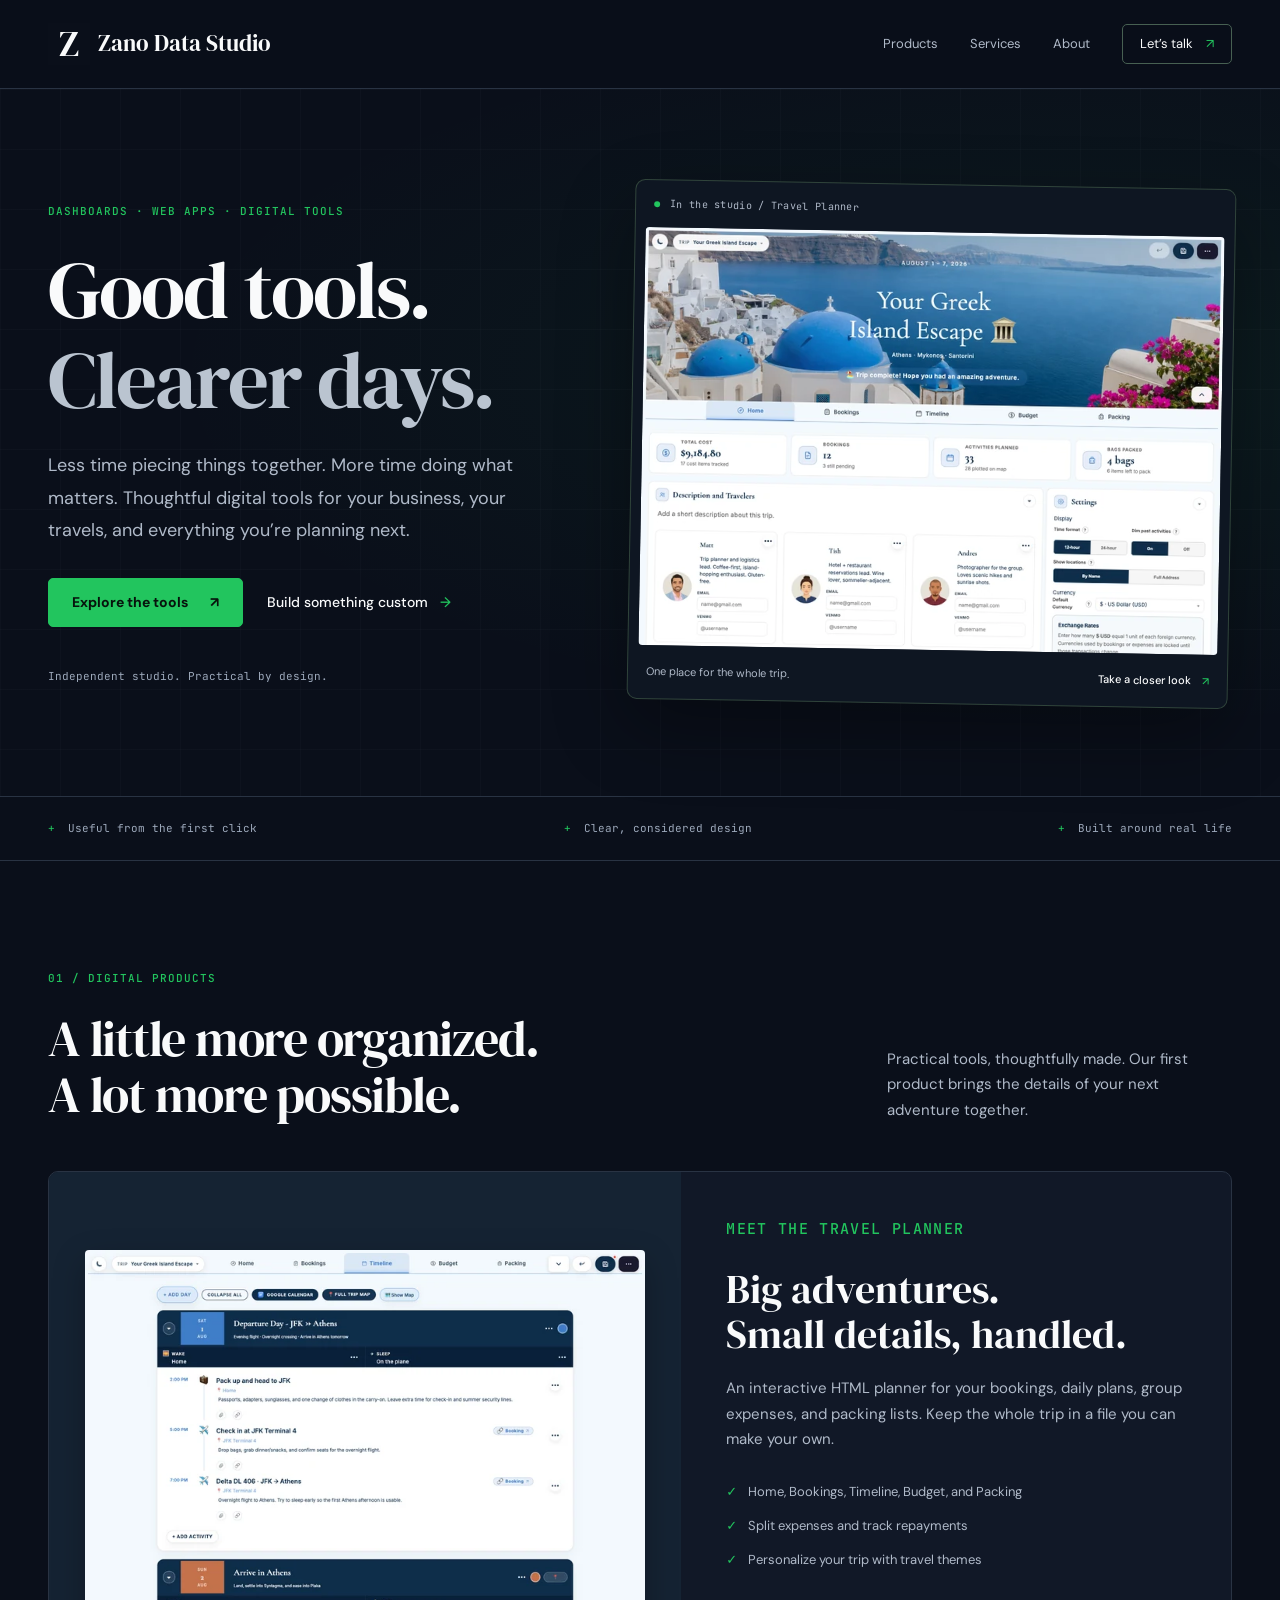
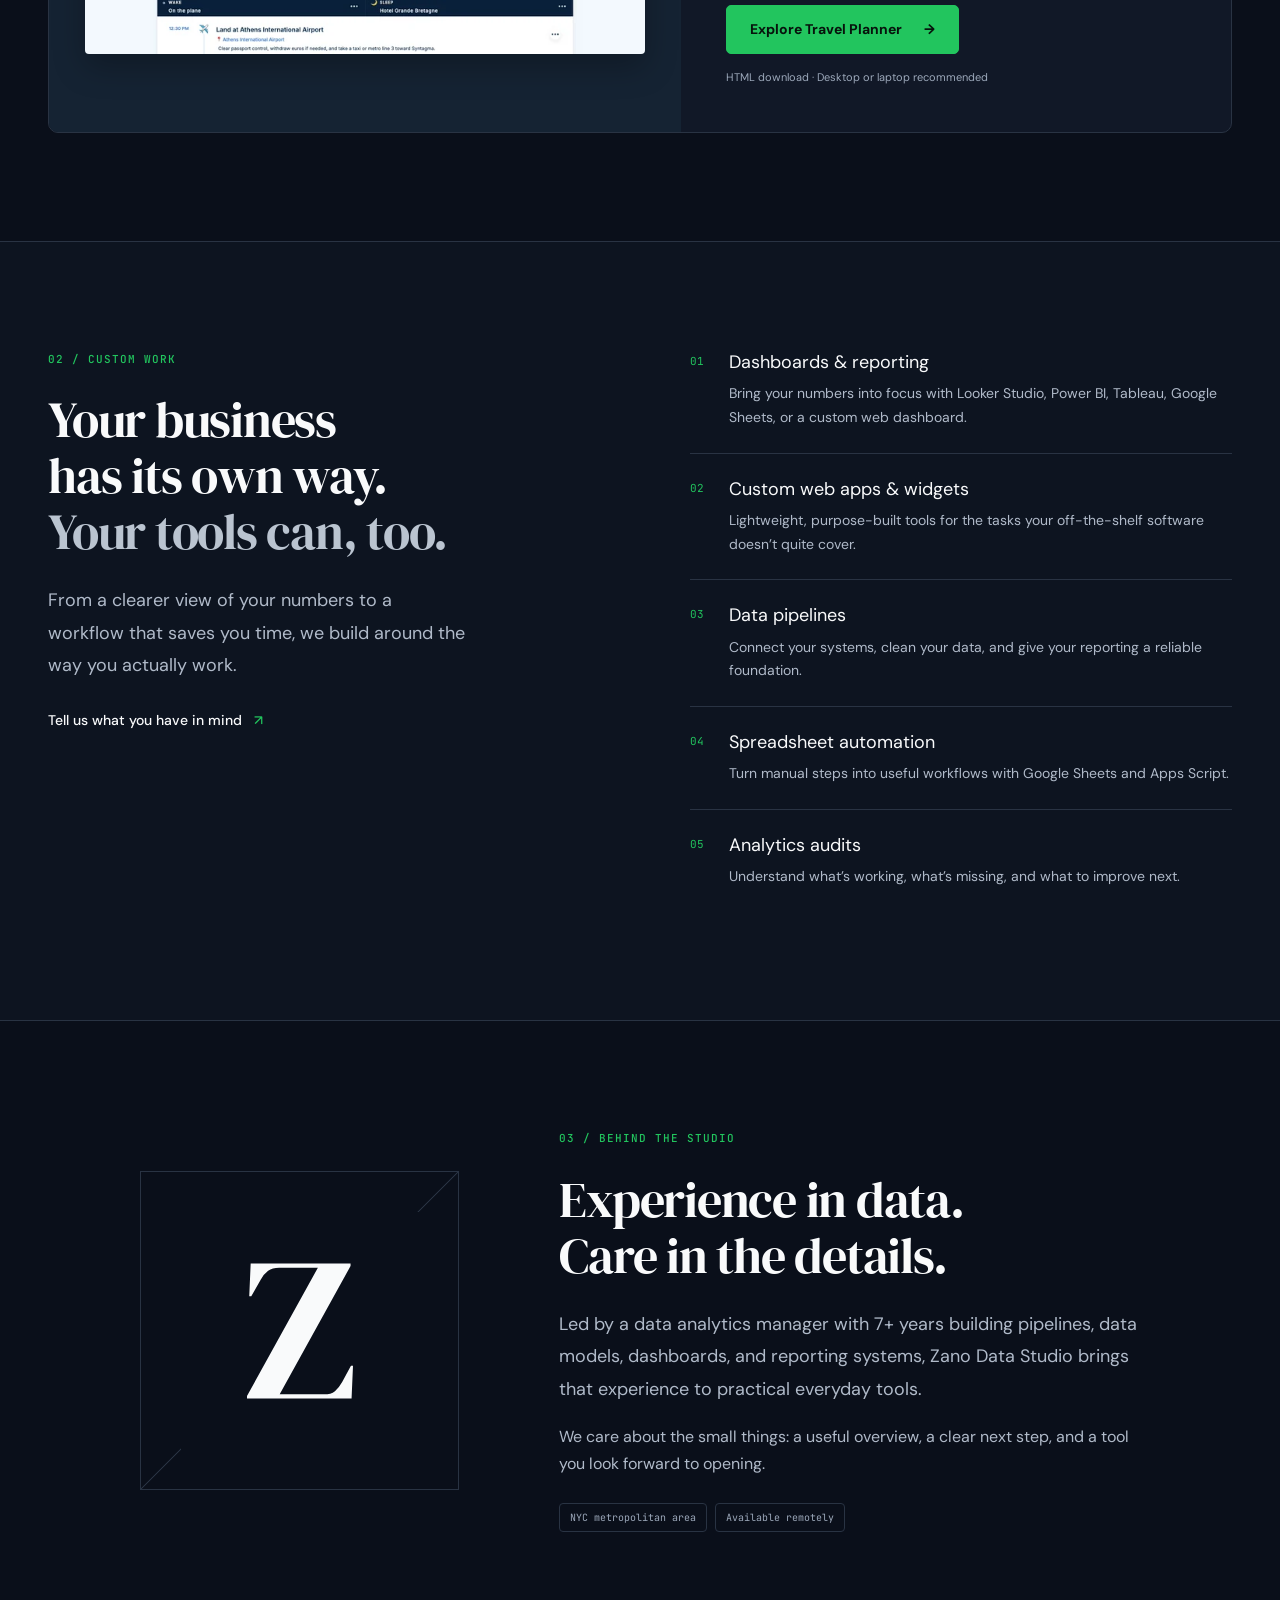
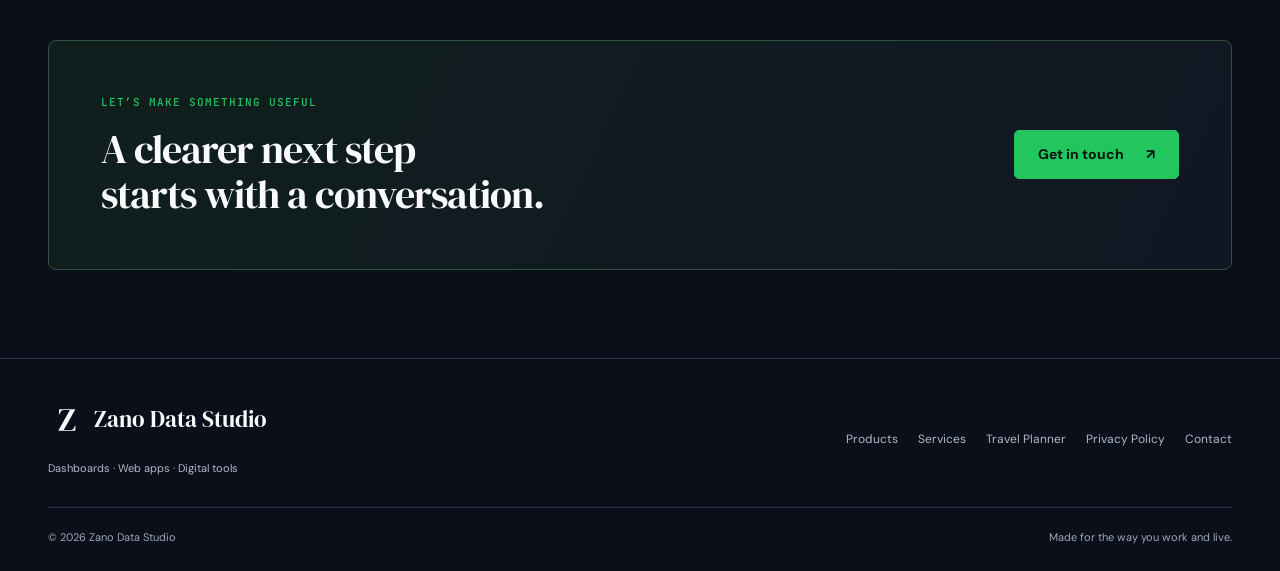
==== commit 2e655b10: "Refresh studio branding and feature the current Travel Planner" ====
--- a/index.html
+++ b/index.html
@@ -2,262 +2,92 @@
 <html lang="en">
 <head>
   <meta charset="UTF-8">
-  <meta name="viewport" content="width=device-width, initial-scale=1.0">
-  <title>Zano Data Studio — Data Tools for Small Business</title>
-  <meta name="description" content="Ready-made dashboards, web apps, and analytics tools that help small business owners make better decisions — without needing a data team.">
-  <meta property="og:title" content="Zano Data Studio — Data Tools for Small Business">
-  <meta property="og:description" content="Ready-made dashboards, web apps, and analytics tools that help small business owners make better decisions.">
-  <meta property="og:url" content="https://zanodatastudio.com">
-  <link rel="canonical" href="https://zanodatastudio.com">
+  <meta name="viewport" content="width=device-width, initial-scale=1">
+  <title>Zano Data Studio | Dashboards, Web Apps &amp; Digital Tools</title>
+  <meta name="description" content="Thoughtful dashboards, web apps, and digital tools for work and everyday life. Explore our Travel Planner or get a custom solution built around your needs.">
+  <meta name="theme-color" content="#0A0F1A">
+  <meta property="og:type" content="website">
+  <meta property="og:title" content="Zano Data Studio | Dashboards, Web Apps &amp; Digital Tools">
+  <meta property="og:description" content="Thoughtful dashboards, web apps, and digital tools for work and everyday life. Explore our Travel Planner or get a custom solution built around your needs.">
+  <meta property="og:url" content="https://zanodatastudio.com/">
+  <meta property="og:image" content="https://zanodatastudio.com/assets/images/social-preview.jpg">
+  <meta property="og:image:width" content="1200">
+  <meta property="og:image:height" content="630">
+  <meta property="og:image:alt" content="Zano Data Studio. Dashboards, web apps, and digital tools.">
+  <meta name="twitter:card" content="summary_large_image">
+  <link rel="canonical" href="https://zanodatastudio.com/">
   <link rel="icon" type="image/svg+xml" href="favicon.svg">
   <link rel="stylesheet" href="assets/css/styles.css">
 </head>
 <body>
+  <a class="skip-link" href="#main">Skip to content</a>
+  <header class="nav">
+    <div class="container nav-inner">
+      <a href="index.html" class="nav-brand"><img src="favicon.svg" width="42" height="42" alt=""><span>Zano Data Studio</span></a>
+      <nav class="nav-links" aria-label="Main navigation">
+        <a href="#products">Products</a><a href="#services">Services</a><a href="#about">About</a>
+        <a href="mailto:matt@zanodatastudio.com" class="nav-contact">Let’s talk <span aria-hidden="true">↗</span></a>
+      </nav>
+      <button class="nav-hamburger" type="button" aria-label="Open menu" aria-expanded="false" aria-controls="mobile-menu" hidden><span></span><span></span></button>
+    </div>
+    <nav class="nav-mobile container" id="mobile-menu" aria-label="Mobile navigation" hidden>
+      <a href="#products">Products</a><a href="#services">Services</a><a href="#about">About</a><a href="privacy.html">Privacy Policy</a><a href="mailto:matt@zanodatastudio.com">Contact</a>
+    </nav>
+  </header>
 
-  <!-- ====== NAVIGATION ====== -->
-  <nav class="nav" role="navigation" aria-label="Main navigation">
-    <div class="container">
-      <a href="index.html" class="nav-brand">Zano Data Studio</a>
-      <div class="nav-links">
-        <a href="#products">Products</a>
-        <a href="#services">Services</a>
-        <a href="privacy.html">Privacy Policy</a>
-        <a href="mailto:matt@zanodatastudio.com" class="nav-contact">Contact</a>
+  <main id="main">
+    <section class="hero grid-background">
+      <div class="container hero-grid">
+        <div class="hero-content">
+          <p class="eyebrow">Dashboards · Web apps · Digital tools</p>
+          <h1>Good tools.<br><span>Clearer days.</span></h1>
+          <p class="lead">Less time piecing things together. More time doing what matters. Thoughtful digital tools for your business, your travels, and everything you’re planning next.</p>
+          <div class="actions"><a href="#products" class="btn-primary">Explore the tools <span aria-hidden="true">↗</span></a><a href="#services" class="text-link">Build something custom <span aria-hidden="true">→</span></a></div>
+          <p class="hero-note">Independent studio. Practical by design.</p>
+        </div>
+        <figure class="hero-preview">
+          <div class="preview-label"><span class="status-dot"></span> In the studio / Travel Planner</div>
+          <a href="travel-planner.html" class="screen-link" aria-label="Explore the Travel Planner"><img src="assets/images/planner-home-1440.webp" srcset="assets/images/planner-home-720.webp 720w, assets/images/planner-home-1440.webp 1440w" sizes="(max-width: 767px) calc(100vw - 40px), (max-width: 1100px) 90vw, 680px" width="1440" height="1040" alt="Travel Planner Home with trip overview, travelers, and settings." fetchpriority=high decoding="async"></a>
+          <figcaption><span>One place for the whole trip.</span><a href="travel-planner.html" class="text-link">Take a closer look <span aria-hidden="true">↗</span></a></figcaption>
+        </figure>
       </div>
-      <button class="nav-hamburger" aria-label="Toggle menu" aria-expanded="false">
-        <span></span>
-        <span></span>
-        <span></span>
-      </button>
-    </div>
-    <div class="nav-mobile" role="menu">
-      <a href="#products" role="menuitem">Products</a>
-      <a href="#services" role="menuitem">Services</a>
-      <a href="privacy.html" role="menuitem">Privacy Policy</a>
-      <a href="mailto:matt@zanodatastudio.com" role="menuitem">Contact</a>
-    </div>
-  </nav>
-
-  <main>
-
-    <!-- ====== HERO ====== -->
-    <section class="hero" id="hero">
+    </section>
+    <div class="principles"><div class="container"><span>Useful from the first click</span><span>Clear, considered design</span><span>Built around real life</span></div></div>
+    <section class="section" id="products">
       <div class="container">
-        <div class="hero-content">
-          <div class="hero-badge hero-animate">[ Data Tools for Small Business ]</div>
-          <h1 class="hero-title hero-animate">Your data.<br>Actually working<br>for you.</h1>
-          <p class="hero-subtitle hero-animate">We build dashboards, web apps, and analytics tools that help small business owners make better decisions, without needing a data team.</p>
-          <div class="hero-ctas hero-animate">
-            <a href="#" class="btn-primary">Browse Products</a>
-            <a href="mailto:matt@zanodatastudio.com" class="btn-secondary">Work With Us</a>
-          </div>
-        </div>
-
-        <!-- Dashboard Mockup -->
-        <div class="dashboard-card hero-animate">
-          <div class="dashboard-header">
-            <span class="dashboard-title">Sales Overview</span>
-            <span class="dashboard-live"><span class="dashboard-live-dot"></span> Live</span>
-          </div>
-          <div class="dashboard-kpis">
-            <div class="kpi">
-              <div class="kpi-label">Revenue</div>
-              <div class="kpi-value">$12,489</div>
-              <div class="kpi-change">↑ 14.2%</div>
-            </div>
-            <div class="kpi">
-              <div class="kpi-label">Orders</div>
-              <div class="kpi-value">284</div>
-              <div class="kpi-change">↑ 8.7%</div>
-            </div>
-            <div class="kpi">
-              <div class="kpi-label">Margin</div>
-              <div class="kpi-value">34.1%</div>
-              <div class="kpi-change">↑ 2.3%</div>
-            </div>
-          </div>
-          <div class="dashboard-chart">
-            <div class="dashboard-chart-label">Revenue — 30 Days</div>
-            <div class="chart-line">
-              <svg viewBox="0 0 300 50" preserveAspectRatio="none" fill="none">
-                <defs>
-                  <linearGradient id="chartGrad" x1="0" y1="0" x2="0" y2="1">
-                    <stop offset="0%" stop-color="rgba(22,163,74,0.3)"/>
-                    <stop offset="100%" stop-color="rgba(22,163,74,0)"/>
-                  </linearGradient>
-                </defs>
-                <path d="M0,40 Q20,38 40,35 T80,28 T120,30 T160,22 T200,18 T240,12 T280,8 L300,5" stroke="#22C55E" stroke-width="2" fill="none"/>
-                <path d="M0,40 Q20,38 40,35 T80,28 T120,30 T160,22 T200,18 T240,12 T280,8 L300,5 L300,50 L0,50 Z" fill="url(#chartGrad)"/>
-              </svg>
-            </div>
-          </div>
-          <div class="dashboard-channels">
-            <div class="channel">
-              <span class="channel-name">Etsy</span>
-              <div class="channel-bar-track"><div class="channel-bar-fill" style="width: 72%"></div></div>
-              <span class="channel-value">72%</span>
-            </div>
-            <div class="channel">
-              <span class="channel-name">Direct</span>
-              <div class="channel-bar-track"><div class="channel-bar-fill" style="width: 18%"></div></div>
-              <span class="channel-value">18%</span>
-            </div>
-            <div class="channel">
-              <span class="channel-name">Other</span>
-              <div class="channel-bar-track"><div class="channel-bar-fill" style="width: 10%"></div></div>
-              <span class="channel-value">10%</span>
-            </div>
-          </div>
+        <div class="section-intro"><div><p class="eyebrow">01 / Digital products</p><h2>A little more organized.<br>A lot more possible.</h2></div><p>Practical tools, thoughtfully made. Our first product brings the details of your next adventure together.</p></div>
+        <article class="product-spotlight">
+          <a href="travel-planner.html" class="product-image" aria-label="See Travel Planner features"><img src="assets/images/planner-timeline-1440.webp" srcset="assets/images/planner-timeline-720.webp 720w, assets/images/planner-timeline-1440.webp 1440w" sizes="(max-width: 767px) calc(100vw - 40px), (max-width: 1100px) 90vw, 680px" width="1440" height="1040" alt="Actual Travel Planner Timeline showing a day-by-day itinerary." loading=lazy decoding="async"></a>
+          <div class="product-copy"><p class="eyebrow">Meet the Travel Planner</p><h3>Big adventures.<br>Small details, handled.</h3><p>An interactive HTML planner for your bookings, daily plans, group expenses, and packing lists. Keep the whole trip in a file you can make your own.</p><ul class="check-list"><li>Home, Bookings, Timeline, Budget, and Packing</li><li>Split expenses and track repayments</li><li>Personalize your trip with travel themes</li></ul><a class="btn-primary" href="travel-planner.html">Explore Travel Planner <span aria-hidden="true">→</span></a><p class="fine-print">HTML download · Desktop or laptop recommended</p></div>
+        </article>
+      </div>
+    </section>
+    <section class="section services" id="services">
+      <div class="container services-grid">
+        <div class="services-intro"><p class="eyebrow">02 / Custom work</p><h2>Your business <br>has its own way. <br><span>Your tools can, too.</span></h2><p class="lead">From a clearer view of your numbers to a workflow that saves you time, we build around the way you actually work.</p><a href="mailto:matt@zanodatastudio.com" class="text-link">Tell us what you have in mind <span aria-hidden="true">↗</span></a></div>
+        <div class="service-list">
+          <article><span>01</span><div><h3>Dashboards &amp; reporting</h3><p>Bring your numbers into focus with Looker Studio, Power BI, Tableau, Google Sheets, or a custom web dashboard.</p></div></article>
+          <article><span>02</span><div><h3>Custom web apps &amp; widgets</h3><p>Lightweight, purpose-built tools for the tasks your off-the-shelf software doesn’t quite cover.</p></div></article>
+          <article><span>03</span><div><h3>Data pipelines</h3><p>Connect your systems, clean your data, and give your reporting a reliable foundation.</p></div></article>
+          <article><span>04</span><div><h3>Spreadsheet automation</h3><p>Turn manual steps into useful workflows with Google Sheets and Apps Script.</p></div></article>
+          <article><span>05</span><div><h3>Analytics audits</h3><p>Understand what’s working, what’s missing, and what to improve next.</p></div></article>
         </div>
       </div>
     </section>
-
-    <!-- ====== PRODUCTS ====== -->
-    <section class="products" id="products">
-      <div class="container">
-        <div class="section-label fade-up">[ Products ]</div>
-        <h2 class="section-heading fade-up">Ready-made tools. Instant value.</h2>
-        <p class="section-subtext fade-up">Download, connect your data, and go. No setup calls, no onboarding, no contracts.</p>
-
-        <div class="products-grid">
-          <!-- Card 1 -->
-          <div class="product-card fade-up">
-            <div class="product-icon">📦</div>
-            <h3 class="product-name">Inventory Manager</h3>
-            <p class="product-desc">Track stock, sales, and purchase orders with a live dashboard connected to your Google Sheet.</p>
-            <div class="product-tags">
-              <span class="product-tag">Google Sheets</span>
-              <span class="product-tag">HTML Dashboard</span>
-              <span class="product-tag">Small Business</span>
-            </div>
-            <a href="#" class="product-link">View on Etsy →</a>
-          </div>
-          <!-- Card 2 -->
-          <div class="product-card coming-soon fade-up">
-            <div class="product-icon">📊</div>
-            <h3 class="product-name">P&amp;L Tracker <span class="coming-soon-tag">(Coming Soon)</span></h3>
-            <p class="product-desc">Profit and loss tracking built for Etsy sellers, resellers, and makers.</p>
-            <div class="product-tags">
-              <span class="product-tag">Google Sheets</span>
-              <span class="product-tag">Dashboard</span>
-              <span class="product-tag">Finance</span>
-            </div>
-          </div>
-          <!-- Card 3 -->
-          <div class="product-card coming-soon fade-up">
-            <div class="product-icon">💰</div>
-            <h3 class="product-name">Cash Flow Planner <span class="coming-soon-tag">(Coming Soon)</span></h3>
-            <p class="product-desc">Visualize your monthly cash position and forecast ahead with confidence.</p>
-            <div class="product-tags">
-              <span class="product-tag">Google Sheets</span>
-              <span class="product-tag">Dashboard</span>
-              <span class="product-tag">Finance</span>
-            </div>
-          </div>
-        </div>
-      </div>
+    <section class="section" id="about">
+      <div class="container about-grid"><div class="about-mark" aria-hidden="true"><img src="favicon.svg" alt="" width="200" height="200"></div><div><p class="eyebrow">03 / Behind the studio</p><h2>Experience in data.<br>Care in the details.</h2><p class="lead">Led by a data analytics manager with 7+ years building pipelines, data models, dashboards, and reporting systems, Zano Data Studio brings that experience to practical everyday tools.</p><p>We care about the small things: a useful overview, a clear next step, and a tool you look forward to opening.</p><div class="tags"><span>NYC metropolitan area</span><span>Available remotely</span></div></div></div>
     </section>
-
-    <!-- ====== SERVICES ====== -->
-    <section class="services" id="services">
-      <div class="container">
-        <div class="services-grid">
-          <div class="services-positioning fade-up">
-            <div class="section-label">[ Services ]</div>
-            <h2 class="section-heading">Need something custom?</h2>
-            <p class="section-subtext">7 years of data engineering, BI, and analytics architecture. Available for consulting engagements.</p>
-            <p>We spend our days building analytics infrastructure for growing companies. We bring that same rigor to smaller engagements, without the enterprise price tag.</p>
-            <span class="credibility">Based in the NYC metropolitan area · Available remotely · Small team, senior talent</span>
-          </div>
-
-          <div class="services-list fade-up">
-            <div class="service-item">
-              <svg class="service-check" viewBox="0 0 24 24" fill="none" stroke="currentColor" stroke-width="2" stroke-linecap="round" stroke-linejoin="round"><path d="M20 6 9 17l-5-5"/></svg>
-              <div>
-                <div class="service-title">Custom Web Apps &amp; Widgets</div>
-                <div class="service-desc">We build lightweight, purpose-built web tools and interactive widgets tailored to your business needs.</div>
-              </div>
-            </div>
-            <div class="service-item">
-              <svg class="service-check" viewBox="0 0 24 24" fill="none" stroke="currentColor" stroke-width="2" stroke-linecap="round" stroke-linejoin="round"><path d="M20 6 9 17l-5-5"/></svg>
-              <div>
-                <div class="service-title">Dashboard &amp; Reporting</div>
-                <div class="service-desc">Custom dashboards in Looker Studio, Power BI, Tableau, Google Sheets, or the web, built around your actual data and whatever platform fits your needs best.</div>
-              </div>
-            </div>
-            <div class="service-item">
-              <svg class="service-check" viewBox="0 0 24 24" fill="none" stroke="currentColor" stroke-width="2" stroke-linecap="round" stroke-linejoin="round"><path d="M20 6 9 17l-5-5"/></svg>
-              <div>
-                <div class="service-title">Data Pipeline Setup</div>
-                <div class="service-desc">Connect your tools, clean your data, and build workflows that run without manual effort.</div>
-              </div>
-            </div>
-            <div class="service-item">
-              <svg class="service-check" viewBox="0 0 24 24" fill="none" stroke="currentColor" stroke-width="2" stroke-linecap="round" stroke-linejoin="round"><path d="M20 6 9 17l-5-5"/></svg>
-              <div>
-                <div class="service-title">Spreadsheet Automation</div>
-                <div class="service-desc">Turn your messy spreadsheets into clean, automated systems using Google Sheets and Apps Script.</div>
-              </div>
-            </div>
-            <div class="service-item">
-              <svg class="service-check" viewBox="0 0 24 24" fill="none" stroke="currentColor" stroke-width="2" stroke-linecap="round" stroke-linejoin="round"><path d="M20 6 9 17l-5-5"/></svg>
-              <div>
-                <div class="service-title">Analytics Audit</div>
-                <div class="service-desc">A structured review of your current data setup with a clear, prioritized action plan.</div>
-              </div>
-            </div>
-          </div>
-        </div>
-
-        <div class="services-cta fade-up">
-          <h3>Let's talk about your project</h3>
-          <p>Reach out and we'll scope it out together. No commitment, just a conversation.</p>
-          <a href="mailto:matt@zanodatastudio.com" class="btn-primary">Send a Message →</a>
-        </div>
-      </div>
-    </section>
-
-    <!-- ====== ABOUT ====== -->
-    <section class="about" id="about">
-      <div class="container">
-        <div class="about-content">
-          <div class="section-label fade-up">[ About ]</div>
-          <h2 class="section-heading fade-up">Built by someone who does this for a living.</h2>
-          <div class="about-text fade-up">
-            <p>We're a team led by a data analytics manager with 7+ years building end-to-end analytics solutions, from data pipelines and modeling to BI dashboards and reporting frameworks. Our day job is turning raw data into decisions.</p>
-            <p>Zano Data Studio is where we package that experience into tools and services that are actually accessible to small business owners. No bloated software subscriptions. No enterprise complexity. Just clean, functional tools that work.</p>
-            <p>Every product in the shop is something we'd use ourselves.</p>
-          </div>
-          <div class="about-stats fade-up">
-            <span class="about-stat">7+ years in data analytics</span>
-            <span class="about-stat">Full-stack analytics builds</span>
-            <span class="about-stat">Based in the NYC metro area</span>
-          </div>
-        </div>
-      </div>
-    </section>
-
+    <section class="contact-section"><div class="container contact-panel"><div><p class="eyebrow">Let’s make something useful</p><h2>A clearer next step<br>starts with a conversation.</h2></div><a href="mailto:matt@zanodatastudio.com" class="btn-primary">Get in touch <span aria-hidden="true">↗</span></a></div></section>
   </main>
-
-  <!-- ====== FOOTER ====== -->
   <footer class="footer">
     <div class="container">
       <div class="footer-main">
-        <div>
-          <div class="footer-brand">Zano Data Studio</div>
-          <div class="footer-copy">&copy; 2026 Zano Data Studio. All rights reserved.</div>
-        </div>
-        <div class="footer-links">
-          <a href="#products">Products</a>
-          <a href="#services">Services</a>
-          <a href="privacy.html">Privacy Policy</a>
-          <a href="mailto:matt@zanodatastudio.com">Contact</a>
-        </div>
-        <div class="footer-social">Social links coming soon</div>
+        <div><a class="nav-brand" href="index.html"><img src="favicon.svg" width="38" height="38" alt=""><span>Zano Data Studio</span></a><p>Dashboards · Web apps · Digital tools</p></div>
+        <nav class="footer-links" aria-label="Footer navigation"><a href="#products">Products</a><a href="#services">Services</a><a href="travel-planner.html">Travel Planner</a><a href="privacy.html">Privacy Policy</a><a href="mailto:matt@zanodatastudio.com">Contact</a></nav>
       </div>
+      <div class="footer-bottom"><span>© 2026 Zano Data Studio</span><span>Made for the way you work and live.</span></div>
     </div>
   </footer>
-
-  <script src="assets/js/main.js"></script>
+  <script src="assets/js/main.js" defer></script>
 </body>
 </html>
--- a/assets/css/styles.css
+++ b/assets/css/styles.css
@@ -1,1058 +1,244 @@
-/* ============================================================
-   Zano Data Studio — styles.css
-   ============================================================ */
+@import url('https://fonts.googleapis.com/css2?family=DM+Sans:wght@400;500;600;700&family=DM+Serif+Display&family=JetBrains+Mono:wght@400;500&display=swap');
 
-/* --- Google Fonts --- */
-@import url('https://fonts.googleapis.com/css2?family=DM+Sans:ital,wght@0,400;0,500;0,700;1,400&family=DM+Serif+Display&family=JetBrains+Mono:wght@400;500&display=swap');
-
-/* --- CSS Variables --- */
 :root {
+  color-scheme: dark;
   --bg: #0A0F1A;
   --surface: #111827;
-  --border: #1F2937;
-  --green: #16A34A;
-  --green-accent: #22C55E;
-  --green-glow: rgba(22, 163, 74, 0.15);
-  --green-grid: rgba(22, 163, 74, 0.06);
-  --text-primary: #F9FAFB;
-  --text-secondary: #9CA3AF;
-  --text-muted: #4B5563;
+  --border: #293343;
+  --green: #22C55E;
+  --text: #F9FAFB;
+  --secondary: #B0BAC9;
+  --muted: #9CA8BA;
+  --display: 'DM Serif Display', Georgia, serif;
+  --body: 'DM Sans', system-ui, sans-serif;
+  --mono: 'JetBrains Mono', monospace;
+}
+*, *::before, *::after { box-sizing: border-box; }
+html { scroll-behavior: smooth; scroll-padding-top: 110px; }
+body { margin: 0; background: var(--bg); color: var(--text); font: 16px/1.7 var(--body); -webkit-font-smoothing: antialiased; }
+button, input { font: inherit; }
+button, a { -webkit-tap-highlight-color: transparent; }
+a { color: inherit; text-decoration: none; }
+img { display: block; max-width: 100%; height: auto; }
+figure, p, h1, h2, h3 { margin: 0; }
+h1, h2, h3 { line-height: 1.12; font-weight: 400; }
+h1, h2 { font-family: var(--display); letter-spacing: -.025em; }
+h1 { font-size: clamp(58px, 6.3vw, 88px); }
+h2 { font-size: clamp(36px, 4vw, 50px); }
+h3 { font-size: 21px; }
+p { color: var(--secondary); }
+[hidden] { display: none !important; }
+:focus-visible { outline: 2px solid var(--green); outline-offset: 5px; }
+::selection { background: #22c55e; color: var(--bg); }
+.container { width: min(1240px, calc(100% - 96px)); margin-inline: auto; }
+.section { padding-block: 108px; scroll-margin-top: 20px; }
+.eyebrow { color: var(--green); font: 500 11px/1.7 var(--mono); letter-spacing: .09em; text-transform: uppercase; margin-bottom: 24px; }
+.lead { font-size: 18px; line-height: 1.8; }
+.actions { display: flex; align-items: center; flex-wrap: wrap; gap: 24px; margin-top: 32px; }
+.btn-primary { display: inline-flex; justify-content: center; align-items: center; gap: 22px; background: var(--green); color: #07130C; border: 1px solid var(--green); padding: 13px 23px; border-radius: 5px; font-size: 14px; font-weight: 700; line-height: 1.5; transition: background .2s, transform .2s; }
+.btn-primary:hover { background: #4ade80; transform: translateY(-2px); }
+.text-link { color: var(--text); font-size: 14px; font-weight: 500; text-underline-offset: 5px; }
+.text-link span { margin-left: 8px; color: var(--green); }
+.text-link:hover { text-decoration: underline; }
+.skip-link { position: fixed; z-index: 20; top: 10px; left: 10px; padding: 12px 20px; background: var(--green); color: var(--bg); transform: translateY(-160%); }
+.skip-link:focus { transform: none; }
+.nav { position: sticky; top: 0; z-index: 10; background: rgba(10,15,26,.97); border-bottom: 1px solid var(--border); }
+.nav-inner { display: flex; justify-content: space-between; align-items: center; min-height: 88px; gap: 20px; }
+.nav-brand { display: inline-flex; align-items: center; gap: 8px; font-family: var(--display); font-size: 23px; white-space: nowrap; line-height: 1.3; }
+.nav-links { display: flex; align-items: center; gap: 32px; font-size: 13px; }
+.nav-links a:not(.nav-contact) { color: var(--secondary); }
+.nav-links a:hover { color: var(--green); }
+.nav-contact { border: 1px solid #476052; padding: 8px 17px; border-radius: 5px; }
+.nav-contact span { color: var(--green); margin-left: 10px; }
+.nav-hamburger { background: transparent; color: var(--text); border: 1px solid var(--border); border-radius: 4px; width: 44px; height: 44px; padding: 10px; cursor: pointer; }
+.nav-hamburger span { display: block; height: 2px; background: currentColor; margin-block: 5px; }
+.nav-mobile { display: flex; flex-direction: column; padding-bottom: 20px; }
+.nav-mobile a { padding-block: 10px; color: var(--secondary); }
+.grid-background { background-image: radial-gradient(ellipse at 85% 40%, rgba(34,197,94,.07), transparent 60%), linear-gradient(rgba(120,150,155,.035) 1px, transparent 1px), linear-gradient(90deg, rgba(120,150,155,.035) 1px, transparent 1px); background-size: auto, 60px 60px, 60px 60px; }
+.hero { padding-block: 95px 92px; }
+.hero-grid { display: grid; grid-template-columns: .95fr 1.1fr; gap: 64px; align-items: center; }
+.hero h1 { margin-bottom: 24px; }
+h1 span, .services-intro h2 span { color: #BAC4D0; }
+.hero .lead { max-width: 480px; }
+.hero-note { font: 11px/1.7 var(--mono); color: var(--muted); margin-top: 40px; }
+.hero-preview { min-width: 0; background: #0e1622; border: 1px solid #30443b; border-radius: 10px; box-shadow: 0 28px 75px #0005; transform: rotate(1deg); overflow: hidden; }
+.preview-label { font: 10px/1.7 var(--mono); letter-spacing: .03em; padding: 15px 18px; color: var(--secondary); display: flex; align-items: center; gap: 10px; }
+.status-dot { width: 6px; height: 6px; background: var(--green); border-radius: 50%; display: inline-block; }
+.screen-link { display: block; margin: 0 10px; border-radius: 4px; overflow: hidden; }
+.hero-preview figcaption { padding: 17px 18px; display: flex; align-items: center; justify-content: space-between; gap: 10px; font-size: 11px; color: var(--secondary); }
+.hero-preview figcaption a { font-size: 11px; }
+.principles { border-block: 1px solid var(--border); }
+.principles .container { display: flex; justify-content: space-between; gap: 24px; padding-block: 22px; color: var(--muted); font: 11px/1.7 var(--mono); }
+.principles span::before { content: '+'; color: var(--green); margin-right: 13px; }
+.section-intro { display: flex; justify-content: space-between; align-items: flex-end; gap: 60px; margin-bottom: 48px; }
+.section-intro > p { max-width: 345px; font-size: 15px; }
+.product-spotlight { display: grid; grid-template-columns: 1.15fr 1fr; border: 1px solid var(--border); border-radius: 10px; overflow: hidden; background: var(--surface); }
+.product-image { padding: 36px; background: #152333; align-self: stretch; display: flex; align-items: center; }
+.product-image img { border-radius: 4px; box-shadow: 0 12px 32px #0004; }
+.product-copy { padding: 45px; }
+.product-copy h3 { font: 40px/1.12 var(--display); margin-bottom: 20px; }
+.product-copy > p { font-size: 15px; }
+.check-list { list-style: none; padding: 0; margin: 22px 0 28px; font-size: 13px; color: var(--secondary); }
+.check-list li { position: relative; padding: 6px 0 6px 22px; }
+.check-list li::before { content: '✓'; position: absolute; left: 0; color: var(--green); }
+.product-copy .fine-print { font-size: 11px; margin-top: 14px; color: var(--muted); }
+.services { background: #0D1420; border-block: 1px solid var(--border); }
+.services-grid { display: grid; grid-template-columns: 1fr 1fr; gap: 100px; }
+.services-intro .lead { margin-block: 24px; max-width: 420px; }
+.service-list article { display: flex; gap: 25px; padding-block: 23px; border-top: 1px solid var(--border); }
+.service-list article:first-child { padding-top: 0; border-top: 0; }
+.service-list article > span { color: var(--green); font: 11px/2 var(--mono); }
+.service-list h3 { font-size: 18px; line-height: 1.4; margin-bottom: 7px; }
+.service-list p { font-size: 14px; }
+.about-grid { display: grid; grid-template-columns: .55fr 1fr; align-items: center; gap: 100px; max-width: 1000px; }
+.about-mark { display: grid; place-items: center; aspect-ratio: 1; border: 1px solid var(--border); background-image: linear-gradient(135deg, transparent 49.8%, #293343 50%, transparent 50.2%); }
+.about-mark img { width: 75%; }
+.about-grid .lead { margin-block: 24px 18px; }
+.tags { display: flex; flex-wrap: wrap; gap: 8px; margin-top: 26px; }
+.tags span { border: 1px solid var(--border); border-radius: 4px; padding: 5px 10px; font: 10px/1.7 var(--mono); color: var(--muted); }
+.contact-section { padding-bottom: 88px; }
+.contact-panel { display: flex; justify-content: space-between; gap: 40px; align-items: center; border: 1px solid #30533e; border-radius: 8px; padding: 52px; background: linear-gradient(115deg, #101f1d, #101723); }
+.contact-panel .eyebrow { margin-bottom: 15px; }
+.contact-panel h2 { font-size: 40px; }
+.contact-panel p:last-child { margin-top: 18px; font-size: 14px; }
+.contact-panel .btn-primary { flex-shrink: 0; }
+.footer { border-top: 1px solid var(--border); padding-block: 42px 24px; }
+.footer-main { display: flex; justify-content: space-between; gap: 40px; padding-bottom: 30px; }
+.footer-main p { font-size: 11px; margin-top: 12px; }
+.footer-links { display: flex; gap: 20px; flex-wrap: wrap; align-items: center; font-size: 12px; color: var(--secondary); }
+.footer-links a:hover { color: var(--green); }
+.footer-bottom { display: flex; justify-content: space-between; gap: 20px; padding-top: 20px; border-top: 1px solid var(--border); color: var(--muted); font-size: 11px; }
+.product-hero { padding-block: 44px 46px; }
+.back-link { font-size: 12px; color: var(--secondary); }
+.back-link:hover { color: var(--green); }
+.product-heading { display: grid; grid-template-columns: 1.3fr 1fr; gap: 60px; align-items: end; margin-top: 55px; }
+.product-heading h1 { font-size: clamp(48px, 5.5vw, 74px); }
+.product-heading .lead { font-size: 17px; }
+.product-heading .actions { gap: 20px; }
+.product-meta { display: flex; flex-wrap: wrap; gap: 24px; margin-top: 40px; color: var(--muted); font: 10px/1.7 var(--mono); }
+.product-meta span::before { content: '+'; color: var(--green); margin-right: 10px; }
+.product-tour { padding-top: 70px; }
+.preview-controls { display: flex; gap: 8px; margin-bottom: 18px; flex-wrap: wrap; }
+.preview-controls button { border: 1px solid var(--border); border-radius: 4px; background: transparent; color: var(--secondary); padding: 10px 23px; cursor: pointer; font-size: 13px; }
+.preview-controls button[aria-selected='true'] { background: var(--green); color: var(--bg); border-color: var(--green); font-weight: 700; }
+.preview-panels { background: var(--surface); border: 1px solid var(--border); border-radius: 8px; overflow: hidden; }
+.preview-panel { padding: 22px; }
+.preview-panel img { width: 100%; border-radius: 4px; }
+.preview-panel figcaption { display: flex; align-items: center; gap: 22px; padding: 20px 4px 0; font-size: 14px; color: var(--secondary); }
+.preview-panel figcaption strong { color: var(--text); font-weight: 500; }
+.feature-section { background: #0D1420; border-block: 1px solid var(--border); }
+.feature-grid { display: grid; grid-template-columns: repeat(3,1fr); gap: 40px 48px; margin-top: 50px; }
+.feature-grid article { border-top: 1px solid var(--border); padding-top: 20px; }
+.feature-number { color: var(--green); font: 11px/1.7 var(--mono); }
+.feature-grid h3 { font-size: 18px; line-height: 1.5; margin-block: 15px 10px; }
+.feature-grid p { font-size: 14px; }
+.access-grid, .faq-grid { display: grid; grid-template-columns: 1fr 1fr; gap: 100px; }
+.access-grid .lead { margin-block: 25px; }
+.access-cards article { padding: 24px; background: var(--surface); border: 1px solid var(--border); border-radius: 6px; }
+.access-cards article + article { margin-top: 16px; }
+.access-cards h3 { font-size: 18px; margin-bottom: 10px; }
+.access-cards p { font-size: 14px; }
+.faq-section { border-top: 1px solid var(--border); padding-top: 80px; }
+.faq-list details { border-top: 1px solid var(--border); padding-block: 20px; }
+.faq-list details:last-child { border-bottom: 1px solid var(--border); }
+.faq-list summary { position: relative; cursor: pointer; list-style: none; padding-right: 26px; font-size: 16px; }
+.faq-list summary::-webkit-details-marker { display: none; }
+.faq-list summary::after { content: '+'; color: var(--green); position: absolute; right: 0; }
+.faq-list details[open] summary::after { content: '−'; }
+.faq-list details p { margin-top: 15px; font-size: 14px; }
+.faq-list details a, .privacy a { color: var(--green); text-decoration: underline; overflow-wrap: anywhere; }
+.privacy { padding-block: 65px 100px; }
+.privacy-content { max-width: 740px; margin-inline: auto; }
+.privacy-updated { font: 11px/1.7 var(--mono); color: var(--green); margin-bottom: 20px; }
+.privacy-title { font-size: 58px; margin-bottom: 20px; }
+.privacy-effective { font-size: 13px; }
+.privacy hr { border: 0; border-top: 1px solid var(--border); margin-block: 32px; }
+.privacy h2 { font-size: 28px; margin-bottom: 18px; }
+.privacy p, .privacy li { color: var(--secondary); margin-bottom: 15px; }
+.privacy strong { color: var(--text); }
+.privacy .section-num { color: var(--green); }
+.privacy ul { padding-left: 22px; }
+.privacy code { overflow-wrap: anywhere; }
 
-  --font-display: 'DM Serif Display', serif;
-  --font-body: 'DM Sans', sans-serif;
-  --font-mono: 'JetBrains Mono', monospace;
-
-  --max-width: 1200px;
-  --transition: 300ms ease;
-}
-
-/* --- Reset & Base --- */
-*, *::before, *::after {
-  box-sizing: border-box;
-  margin: 0;
-  padding: 0;
-}
-
-html {
-  scroll-behavior: smooth;
-  -webkit-font-smoothing: antialiased;
-  -moz-osx-font-smoothing: grayscale;
-}
-
-body {
-  font-family: var(--font-body);
-  background: var(--bg);
-  color: var(--text-primary);
-  line-height: 1.6;
-  overflow-x: hidden;
-}
-
-a {
-  color: inherit;
-  text-decoration: none;
-}
-
-img {
-  max-width: 100%;
-  display: block;
-}
-
-ul {
-  list-style: none;
-}
-
-/* --- Utility --- */
-.container {
-  max-width: var(--max-width);
-  margin: 0 auto;
-  padding: 0 24px;
-}
-
-.section-label {
-  font-family: var(--font-mono);
-  font-size: 13px;
-  color: var(--green-accent);
-  letter-spacing: 0.05em;
-  margin-bottom: 16px;
-}
-
-.section-heading {
-  font-family: var(--font-display);
-  font-size: 40px;
-  line-height: 1.2;
-  margin-bottom: 16px;
-}
-
-.section-subtext {
-  font-size: 17px;
-  color: var(--text-secondary);
-  max-width: 600px;
-  margin-bottom: 48px;
-}
-
-/* --- Animations --- */
-@keyframes fadeUp {
-  from {
-    opacity: 0;
-    transform: translateY(24px);
-  }
-  to {
-    opacity: 1;
-    transform: translateY(0);
-  }
-}
-
-@keyframes pulse {
-  0%, 100% { opacity: 1; }
-  50% { opacity: 0.4; }
-}
-
-@keyframes gridScroll {
-  0% { transform: translate(0, 0); }
-  100% { transform: translate(40px, 40px); }
-}
-
-.fade-up {
-  opacity: 0;
-  transform: translateY(24px);
-  transition: opacity 0.6s var(--transition), transform 0.6s var(--transition);
-}
-
-.fade-up.visible {
-  opacity: 1;
-  transform: translateY(0);
-}
-
-/* Staggered hero animations */
-.hero-animate {
-  opacity: 0;
-  animation: fadeUp 0.6s ease forwards;
-}
-
-.hero-animate:nth-child(1) { animation-delay: 0s; }
-.hero-animate:nth-child(2) { animation-delay: 0.1s; }
-.hero-animate:nth-child(3) { animation-delay: 0.2s; }
-.hero-animate:nth-child(4) { animation-delay: 0.3s; }
-.hero-animate:nth-child(5) { animation-delay: 0.4s; }
-
-/* ============================================================
-   NAVIGATION
-   ============================================================ */
-.nav {
-  position: fixed;
-  top: 0;
-  left: 0;
-  width: 100%;
-  z-index: 1000;
-  padding: 16px 0;
-  transition: background var(--transition), box-shadow var(--transition);
-}
-
-.nav.scrolled {
-  background: var(--bg);
-  box-shadow: 0 1px 0 var(--border);
-}
-
-.nav .container {
-  display: flex;
-  align-items: center;
-  justify-content: space-between;
-}
-
-.nav-brand {
-  font-family: var(--font-display);
-  font-size: 20px;
-  color: var(--text-primary);
-  white-space: nowrap;
-}
-
-.nav-links {
-  display: flex;
-  align-items: center;
-  gap: 32px;
-}
-
-.nav-links a {
-  font-size: 14px;
-  color: var(--text-secondary);
-  transition: color var(--transition);
-  position: relative;
-}
-
-.nav-links a::after {
-  content: '';
-  position: absolute;
-  bottom: -4px;
-  left: 0;
-  width: 0;
-  height: 1px;
-  background: var(--green-accent);
-  transition: width var(--transition);
-}
-
-.nav-links a:hover {
-  color: var(--text-primary);
-}
-
-.nav-links a:hover::after {
-  width: 100%;
-}
-
-.nav-contact {
-  font-size: 14px;
-  padding: 8px 20px;
-  border: 1px solid var(--green);
-  border-radius: 100px;
-  color: var(--green-accent) !important;
-  transition: background var(--transition), color var(--transition) !important;
-}
-
-.nav-contact::after {
-  display: none !important;
-}
-
-.nav-contact:hover {
-  background: var(--green);
-  color: var(--text-primary) !important;
-}
-
-/* Hamburger */
-.nav-hamburger {
-  display: none;
-  flex-direction: column;
-  gap: 5px;
-  cursor: pointer;
-  padding: 4px;
-  background: none;
-  border: none;
-}
-
-.nav-hamburger span {
-  width: 24px;
-  height: 2px;
-  background: var(--text-primary);
-  transition: transform var(--transition), opacity var(--transition);
-}
-
-.nav-hamburger.active span:nth-child(1) {
-  transform: rotate(45deg) translate(5px, 5px);
-}
-
-.nav-hamburger.active span:nth-child(2) {
-  opacity: 0;
-}
-
-.nav-hamburger.active span:nth-child(3) {
-  transform: rotate(-45deg) translate(5px, -5px);
-}
-
-/* Mobile menu */
-.nav-mobile {
-  display: none;
-  position: fixed;
-  top: 56px;
-  left: 0;
-  right: 0;
-  background: var(--bg);
-  border-bottom: 1px solid var(--border);
-  padding: 24px;
-  flex-direction: column;
-  gap: 20px;
-  z-index: 999;
-}
-
-.nav-mobile.open {
-  display: flex;
-}
-
-.nav-mobile a {
-  font-size: 16px;
-  color: var(--text-secondary);
-  transition: color var(--transition);
-}
-
-.nav-mobile a:hover {
-  color: var(--text-primary);
-}
-
-/* ============================================================
-   HERO
-   ============================================================ */
-.hero {
-  min-height: 100vh;
-  display: flex;
-  align-items: center;
-  position: relative;
-  overflow: hidden;
-  padding: 120px 0 80px;
-}
-
-/* Animated grid background */
-.hero::before {
-  content: '';
-  position: absolute;
-  inset: -40px;
-  background-image:
-    linear-gradient(var(--green-grid) 1px, transparent 1px),
-    linear-gradient(90deg, var(--green-grid) 1px, transparent 1px);
-  background-size: 40px 40px;
-  animation: gridScroll 8s linear infinite;
-  z-index: 0;
-}
-
-.hero::after {
-  content: '';
-  position: absolute;
-  inset: 0;
-  background: radial-gradient(ellipse at center, transparent 0%, var(--bg) 70%);
-  z-index: 1;
-}
-
-.hero .container {
-  position: relative;
-  z-index: 2;
-  display: grid;
-  grid-template-columns: 1fr 1fr;
-  gap: 64px;
-  align-items: center;
-}
-
-.hero-content {
-  display: flex;
-  flex-direction: column;
-}
-
-/* Badge */
-.hero-badge {
-  display: inline-flex;
-  align-items: center;
-  font-family: var(--font-mono);
-  font-size: 12px;
-  color: var(--green-accent);
-  border: 1px solid var(--green);
-  background: var(--green-glow);
-  padding: 6px 14px;
-  border-radius: 4px;
-  margin-bottom: 24px;
-  width: fit-content;
-}
-
-.hero-title {
-  font-family: var(--font-display);
-  font-size: 64px;
-  line-height: 1.1;
-  margin-bottom: 24px;
-}
-
-.hero-subtitle {
-  font-size: 18px;
-  color: var(--text-secondary);
-  line-height: 1.7;
-  margin-bottom: 36px;
-  max-width: 480px;
-}
-
-.hero-ctas {
-  display: flex;
-  gap: 16px;
-  flex-wrap: wrap;
-}
-
-.btn-primary {
-  display: inline-flex;
-  align-items: center;
-  gap: 8px;
-  padding: 14px 28px;
-  background: var(--green);
-  color: var(--text-primary);
-  font-family: var(--font-body);
-  font-size: 15px;
-  font-weight: 500;
-  border-radius: 8px;
-  border: none;
-  cursor: pointer;
-  transition: background var(--transition), transform var(--transition);
-}
-
-.btn-primary:hover {
-  background: var(--green-accent);
-  transform: translateY(-1px);
-}
-
-.btn-secondary {
-  display: inline-flex;
-  align-items: center;
-  gap: 8px;
-  padding: 14px 28px;
-  background: transparent;
-  color: var(--text-primary);
-  font-family: var(--font-body);
-  font-size: 15px;
-  font-weight: 500;
-  border-radius: 8px;
-  border: 1px solid var(--border);
-  cursor: pointer;
-  transition: border-color var(--transition), transform var(--transition);
-}
-
-.btn-secondary:hover {
-  border-color: var(--text-secondary);
-  transform: translateY(-1px);
-}
-
-/* ============================================================
-   DASHBOARD MOCKUP (Hero right column)
-   ============================================================ */
-.dashboard-card {
-  background: var(--surface);
-  border: 1px solid var(--border);
-  border-radius: 12px;
-  padding: 24px;
-  position: relative;
-  box-shadow: 0 0 60px var(--green-glow), 0 0 120px rgba(22, 163, 74, 0.05);
-}
-
-.dashboard-header {
-  display: flex;
-  align-items: center;
-  justify-content: space-between;
-  margin-bottom: 20px;
-}
-
-.dashboard-title {
-  font-family: var(--font-mono);
-  font-size: 12px;
-  color: var(--text-secondary);
-  text-transform: uppercase;
-  letter-spacing: 0.08em;
-}
-
-.dashboard-live {
-  display: flex;
-  align-items: center;
-  gap: 6px;
-  font-family: var(--font-mono);
-  font-size: 11px;
-  color: var(--green-accent);
-}
-
-.dashboard-live-dot {
-  width: 7px;
-  height: 7px;
-  background: var(--green-accent);
-  border-radius: 50%;
-  animation: pulse 2s ease infinite;
-}
-
-/* KPI Cards */
-.dashboard-kpis {
-  display: grid;
-  grid-template-columns: repeat(3, 1fr);
-  gap: 12px;
-  margin-bottom: 20px;
-}
-
-.kpi {
-  background: var(--bg);
-  border: 1px solid var(--border);
-  border-radius: 8px;
-  padding: 14px;
-}
-
-.kpi-label {
-  font-size: 11px;
-  color: var(--text-muted);
-  margin-bottom: 6px;
-  font-family: var(--font-mono);
-  text-transform: uppercase;
-  letter-spacing: 0.05em;
-}
-
-.kpi-value {
-  font-size: 22px;
-  font-weight: 700;
-  color: var(--text-primary);
-}
-
-.kpi-change {
-  font-size: 11px;
-  color: var(--green-accent);
-  margin-top: 4px;
-  font-family: var(--font-mono);
-}
-
-/* CSS Line Chart */
-.dashboard-chart {
-  background: var(--bg);
-  border: 1px solid var(--border);
-  border-radius: 8px;
-  padding: 16px;
-  margin-bottom: 16px;
-  height: 100px;
-  position: relative;
-  overflow: hidden;
-}
-
-.dashboard-chart-label {
-  font-size: 11px;
-  color: var(--text-muted);
-  font-family: var(--font-mono);
-  text-transform: uppercase;
-  letter-spacing: 0.05em;
-  margin-bottom: 12px;
-}
-
-.chart-line {
-  position: absolute;
-  bottom: 16px;
-  left: 16px;
-  right: 16px;
-  height: 50px;
-}
-
-.chart-line svg {
-  width: 100%;
-  height: 100%;
-}
-
-/* Channel Bars */
-.dashboard-channels {
-  display: flex;
-  flex-direction: column;
-  gap: 10px;
-}
-
-.channel {
-  display: flex;
-  align-items: center;
-  gap: 12px;
-}
-
-.channel-name {
-  font-size: 12px;
-  color: var(--text-secondary);
-  width: 60px;
-  flex-shrink: 0;
-  font-family: var(--font-mono);
-}
-
-.channel-bar-track {
-  flex: 1;
-  height: 6px;
-  background: var(--bg);
-  border-radius: 3px;
-  overflow: hidden;
-}
-
-.channel-bar-fill {
-  height: 100%;
-  background: var(--green);
-  border-radius: 3px;
-  transition: width 1s ease;
-}
-
-.channel-value {
-  font-size: 12px;
-  color: var(--text-muted);
-  width: 36px;
-  text-align: right;
-  font-family: var(--font-mono);
-}
-
-/* ============================================================
-   PRODUCTS
-   ============================================================ */
-.products {
-  padding: 120px 0;
-}
-
-.products-grid {
-  display: grid;
-  grid-template-columns: repeat(3, 1fr);
-  gap: 24px;
-}
-
-.product-card {
-  background: var(--surface);
-  border: 1px solid var(--border);
-  border-top: 3px solid var(--green);
-  border-radius: 12px;
-  padding: 32px 28px;
-  transition: box-shadow var(--transition), transform var(--transition);
-}
-
-.product-card:hover {
-  box-shadow: 0 0 40px var(--green-glow);
-  transform: translateY(-2px);
-}
-
-.product-card.coming-soon {
-  opacity: 0.5;
-  border-top-color: var(--text-muted);
-}
-
-.product-card.coming-soon:hover {
-  box-shadow: none;
-  transform: none;
-}
-
-.product-icon {
-  font-size: 32px;
-  margin-bottom: 16px;
-}
-
-.product-name {
-  font-family: var(--font-display);
-  font-size: 22px;
-  margin-bottom: 8px;
-}
-
-.product-name .coming-soon-tag {
-  font-family: var(--font-mono);
-  font-size: 11px;
-  color: var(--text-muted);
-  font-style: italic;
-}
-
-.product-desc {
-  font-size: 15px;
-  color: var(--text-secondary);
-  line-height: 1.6;
-  margin-bottom: 20px;
-}
-
-.product-tags {
-  display: flex;
-  flex-wrap: wrap;
-  gap: 8px;
-  margin-bottom: 24px;
-}
-
-.product-tag {
-  font-family: var(--font-mono);
-  font-size: 11px;
-  color: var(--text-muted);
-  border: 1px solid var(--border);
-  padding: 4px 10px;
-  border-radius: 4px;
-}
-
-.product-link {
-  font-size: 14px;
-  color: var(--green-accent);
-  font-weight: 500;
-  transition: color var(--transition);
-}
-
-.product-link:hover {
-  color: var(--green);
-}
-
-/* ============================================================
-   SERVICES
-   ============================================================ */
-.services {
-  padding: 120px 0;
-}
-
-.services-grid {
-  display: grid;
-  grid-template-columns: 1fr 1fr;
-  gap: 64px;
-  align-items: center;
-  margin-bottom: 48px;
-}
-
-.services-positioning p {
-  font-size: 18px;
-  color: var(--text-secondary);
-  line-height: 1.8;
-  margin-bottom: 24px;
-}
-
-.services-positioning .credibility {
-  font-size: 14px;
-  color: var(--text-muted);
-  font-family: var(--font-mono);
-}
-
-.services-list {
-  display: flex;
-  flex-direction: column;
-  gap: 24px;
-  padding-top: 18px;
-}
-
-.service-item {
-  display: flex;
-  align-items: center;
-  gap: 14px;
-}
-
-.service-check {
-  flex-shrink: 0;
-  width: 20px;
-  height: 20px;
-  color: var(--green-accent);
-}
-
-.service-title {
-  font-weight: 700;
-  font-size: 16px;
-  margin-bottom: 4px;
-}
-
-.service-desc {
-  font-size: 15px;
-  color: var(--text-secondary);
-  line-height: 1.6;
-}
-
-/* Services CTA */
-.services-cta {
-  background: var(--surface);
-  border: 1px solid var(--border);
-  border-radius: 12px;
-  padding: 40px;
-  text-align: center;
-  box-shadow: 0 0 60px var(--green-glow);
-}
-
-.services-cta h3 {
-  font-family: var(--font-display);
-  font-size: 28px;
-  margin-bottom: 8px;
-}
-
-.services-cta p {
-  color: var(--text-secondary);
-  font-size: 15px;
-  margin-bottom: 24px;
-}
-
-.services-cta .btn-primary {
-  display: inline-flex;
-}
-
-/* ============================================================
-   ABOUT
-   ============================================================ */
-.about {
-  padding: 120px 0;
-}
-
-.about-content {
-  max-width: 680px;
-  margin: 0 auto;
-  text-align: center;
-}
-
-.about-content .section-heading {
-  text-align: center;
-}
-
-.about-content .section-label {
-  text-align: center;
-}
-
-.about-text {
-  text-align: left;
-}
-
-.about-text p {
-  font-size: 17px;
-  color: var(--text-secondary);
-  line-height: 1.8;
-  margin-bottom: 20px;
-}
-
-.about-stats {
-  display: flex;
-  justify-content: center;
-  gap: 16px;
-  margin-top: 48px;
-  flex-wrap: wrap;
-}
-
-.about-stat {
-  font-family: var(--font-mono);
-  font-size: 13px;
-  color: var(--text-secondary);
-  border: 1px solid var(--border);
-  padding: 8px 18px;
-  border-radius: 100px;
-}
-
-/* ============================================================
-   FOOTER
-   ============================================================ */
-.footer {
-  border-top: 1px solid var(--border);
-  padding: 48px 0 24px;
-}
-
-.footer-main {
-  display: flex;
-  justify-content: space-between;
-  align-items: flex-start;
-  margin-bottom: 40px;
-  flex-wrap: wrap;
-  gap: 24px;
-}
-
-.footer-brand {
-  font-family: var(--font-display);
-  font-size: 18px;
-  margin-bottom: 8px;
-}
-
-.footer-copy {
-  font-size: 13px;
-  color: var(--text-muted);
-}
-
-.footer-links {
-  display: flex;
-  gap: 24px;
-  flex-wrap: wrap;
-}
-
-.footer-links a {
-  font-size: 14px;
-  color: var(--text-secondary);
-  transition: color var(--transition);
-}
-
-.footer-links a:hover {
-  color: var(--text-primary);
-}
-
-.footer-social {
-  font-size: 14px;
-  color: var(--text-muted);
-}
-
-.footer-disclaimer {
-  font-size: 12px;
-  color: var(--text-muted);
-  text-align: center;
-  padding-top: 24px;
-  border-top: 1px solid var(--border);
-}
-
-/* ============================================================
-   PRIVACY PAGE
-   ============================================================ */
-.privacy {
-  padding: 140px 0 80px;
-}
-
-.privacy-content {
-  max-width: 720px;
-  margin: 0 auto;
-}
-
-.privacy-updated {
-  display: inline-flex;
-  font-family: var(--font-mono);
-  font-size: 12px;
-  color: var(--green-accent);
-  border: 1px solid var(--green);
-  background: var(--green-glow);
-  padding: 6px 14px;
-  border-radius: 4px;
-  margin-bottom: 24px;
-}
-
-.privacy-title {
-  font-family: var(--font-display);
-  font-size: 48px;
-  margin-bottom: 12px;
-}
-
-.privacy-effective {
-  font-size: 15px;
-  color: var(--text-muted);
-  margin-bottom: 48px;
-}
-
-.privacy-content h2 {
-  font-family: var(--font-display);
-  font-size: 26px;
-  margin-top: 48px;
-  margin-bottom: 16px;
-  color: var(--text-primary);
-}
-
-.privacy-content h2 .section-num {
-  color: var(--green-accent);
-  margin-right: 8px;
-}
-
-.privacy-content p {
-  font-size: 16px;
-  color: var(--text-secondary);
-  line-height: 1.8;
-  margin-bottom: 16px;
-}
-
-.privacy-content strong {
-  color: var(--text-primary);
-}
-
-.privacy-content ul {
-  margin-bottom: 16px;
-  padding-left: 0;
-}
-
-.privacy-content li {
-  font-size: 16px;
-  color: var(--text-secondary);
-  line-height: 1.8;
-  margin-bottom: 12px;
-  padding-left: 20px;
-  position: relative;
-}
-
-.privacy-content li::before {
-  content: '';
-  position: absolute;
-  left: 0;
-  top: 12px;
-  width: 6px;
-  height: 6px;
-  background: var(--green);
-  border-radius: 50%;
-}
-
-.privacy-content hr {
-  border: none;
-  border-top: 1px solid var(--border);
-  margin: 32px 0;
-}
-
-/* ============================================================
-   RESPONSIVE
-   ============================================================ */
-
-/* Tablet */
-@media (max-width: 1024px) {
-  .hero .container {
-    grid-template-columns: 1fr;
-    gap: 48px;
-  }
-
-  .hero-title {
-    font-size: 48px;
-  }
-
-  .dashboard-card {
-    max-width: 500px;
-  }
-
-  .products-grid {
-    grid-template-columns: repeat(2, 1fr);
-  }
-
-  .services-grid {
-    grid-template-columns: 1fr;
-    gap: 40px;
-  }
-}
-
-/* Mobile */
-@media (max-width: 768px) {
-  .nav-links {
-    display: none;
-  }
-
-  .nav-hamburger {
-    display: flex;
-  }
-
-  .hero {
-    padding: 100px 0 60px;
-  }
-
-  .hero-title {
-    font-size: 40px;
-  }
-
-  .hero-subtitle {
-    font-size: 16px;
-  }
-
-  .section-heading {
-    font-size: 32px;
-  }
-
-  .products {
-    padding: 80px 0;
-  }
-
-  .products-grid {
-    grid-template-columns: 1fr;
-  }
-
-  .services {
-    padding: 80px 0;
-  }
-
-  .about {
-    padding: 80px 0;
-  }
-
-  .about-stats {
-    flex-direction: column;
-    align-items: center;
-  }
-
-  .footer-main {
-    flex-direction: column;
-    align-items: flex-start;
-  }
-
-  .footer-links {
-    flex-direction: column;
-    gap: 12px;
-  }
-
-  .services-cta {
-    padding: 28px 20px;
-  }
-
-  .privacy-title {
-    font-size: 36px;
-  }
-}
-
-/* Small mobile */
-@media (max-width: 640px) {
-  .container {
-    padding: 0 16px;
-  }
-
-  .hero-ctas {
-    flex-direction: column;
-  }
-
-  .hero-ctas a {
-    text-align: center;
-    justify-content: center;
-  }
-
-  .dashboard-kpis {
-    grid-template-columns: 1fr;
-  }
-
-  .kpi-value {
-    font-size: 18px;
-  }
-}
-
-/* Focus states */
-a:focus-visible,
-button:focus-visible {
-  outline: 2px solid var(--green-accent);
-  outline-offset: 2px;
-}
+@media (min-width: 768px) { .nav-hamburger, .nav-mobile { display: none !important; } }
+@media (max-width: 1100px) {
+  .container { width: calc(100% - 64px); }
+  .hero-grid { gap: 35px; }
+  .hero h1 { font-size: 65px; }
+  .hero-preview figcaption { align-items: flex-start; flex-direction: column; gap: 5px; }
+  .hero .actions { gap: 18px; }
+  .hero .lead { font-size: 16px; }
+  .hero .eyebrow { font-size: 9px; }
+  .product-copy { padding: 30px; }
+  .product-image { padding: 22px; }
+  .services-grid, .about-grid, .access-grid, .faq-grid { gap: 50px; }
+  .product-heading { grid-template-columns: 1fr; gap: 30px; }
+  .product-heading .lead { max-width: 650px; }
+  .footer-main { flex-direction: column; gap: 25px; }
+  .contact-panel { padding: 36px; }
+}
+@media (min-width: 768px) and (max-width: 900px) {
+  .hero-grid { grid-template-columns: 1fr; gap: 42px; }
+  .hero { padding-block: 64px; }
+  .hero h1 { font-size: 76px; }
+  .hero .lead { max-width: 600px; font-size: 18px; }
+  .hero-preview { transform: none; }
+  .hero-preview figcaption { flex-direction: row; }
+  .product-spotlight { grid-template-columns: 1fr; }
+  .product-image { padding: 32px; }
+  .product-image img { width: 100%; }
+  .product-copy { padding: 36px; }
+}
+@media (max-width: 767px) {
+  html { scroll-padding-top: 90px; }
+  .container { width: calc(100% - 40px); }
+  .nav-inner { min-height: 74px; }
+  .nav-brand { font-size: 21px; gap: 2px; }
+  .nav-brand img { width: 38px; }
+  .nav-links { gap: 8px; flex-wrap: wrap; }
+  body.has-js .nav-links { display: none; }
+  .nav-inner:has(.nav-hamburger[hidden]) { flex-wrap: wrap; padding-block: 12px; }
+  .hero { padding-block: 54px 46px; }
+  .hero-grid { grid-template-columns: 1fr; gap: 42px; }
+  .hero h1 { font-size: clamp(55px,12vw,76px); }
+  .hero .eyebrow { font-size: 10px; }
+  .hero .lead { font-size: 17px; }
+  .hero-note { margin-top: 28px; }
+  .hero-preview { transform: none; }
+  .hero-preview figcaption { flex-direction: row; align-items: center; font-size: 10px; padding: 15px 12px; }
+  .hero-preview figcaption a { font-size: 10px; }
+  .preview-label { padding: 12px; font-size: 9px; }
+  .principles .container { flex-direction: column; gap: 10px; padding-block: 22px; }
+  .section { padding-block: 65px; }
+  .eyebrow { margin-bottom: 18px; font-size: 10px; }
+  .section-intro { flex-direction: column; align-items: flex-start; gap: 22px; margin-bottom: 30px; }
+  .section-intro > p { max-width: 100%; }
+  .product-spotlight, .services-grid, .about-grid, .access-grid, .faq-grid { grid-template-columns: 1fr; gap: 36px; }
+  .product-spotlight { gap: 0; }
+  .product-copy { padding: 28px; }
+  .product-copy h3 { font-size: 36px; }
+  .services-intro h2 br { display: none; }
+  .about-grid { gap: 30px; }
+  .about-mark { width: 130px; }
+  .about-mark img { width: 90%; }
+  .about-grid .lead { font-size: 17px; }
+  .contact-panel { padding: 30px 25px; flex-direction: column; align-items: flex-start; gap: 26px; }
+  .contact-panel h2 { font-size: 33px; }
+  .contact-section { padding-bottom: 60px; }
+  .footer-links { gap: 14px 22px; }
+  .footer-bottom { flex-direction: column; gap: 6px; }
+  .product-hero { padding-block: 30px; }
+  .product-heading { margin-top: 38px; gap: 24px; }
+  .product-heading h1 { font-size: clamp(44px,11vw,64px); }
+  .product-meta { gap: 12px; flex-direction: column; margin-top: 30px; }
+  .preview-controls { gap: 7px; }
+  .preview-controls button { padding: 9px 15px; }
+  .preview-panel { padding: 10px; }
+  .preview-panel figcaption { flex-direction: column; align-items: flex-start; gap: 7px; padding: 16px 7px 8px; font-size: 13px; }
+  .feature-grid { grid-template-columns: 1fr; gap: 30px; margin-top: 35px; }
+  .access-grid { gap: 30px; }
+  .privacy { padding-top: 50px; }
+  .privacy-title { font-size: 46px; }
+  .privacy h2 { font-size: 26px; }
+}
+@media (prefers-reduced-motion: reduce) { html { scroll-behavior: auto; } *, *::before, *::after { transition: none !important; animation: none !important; } }
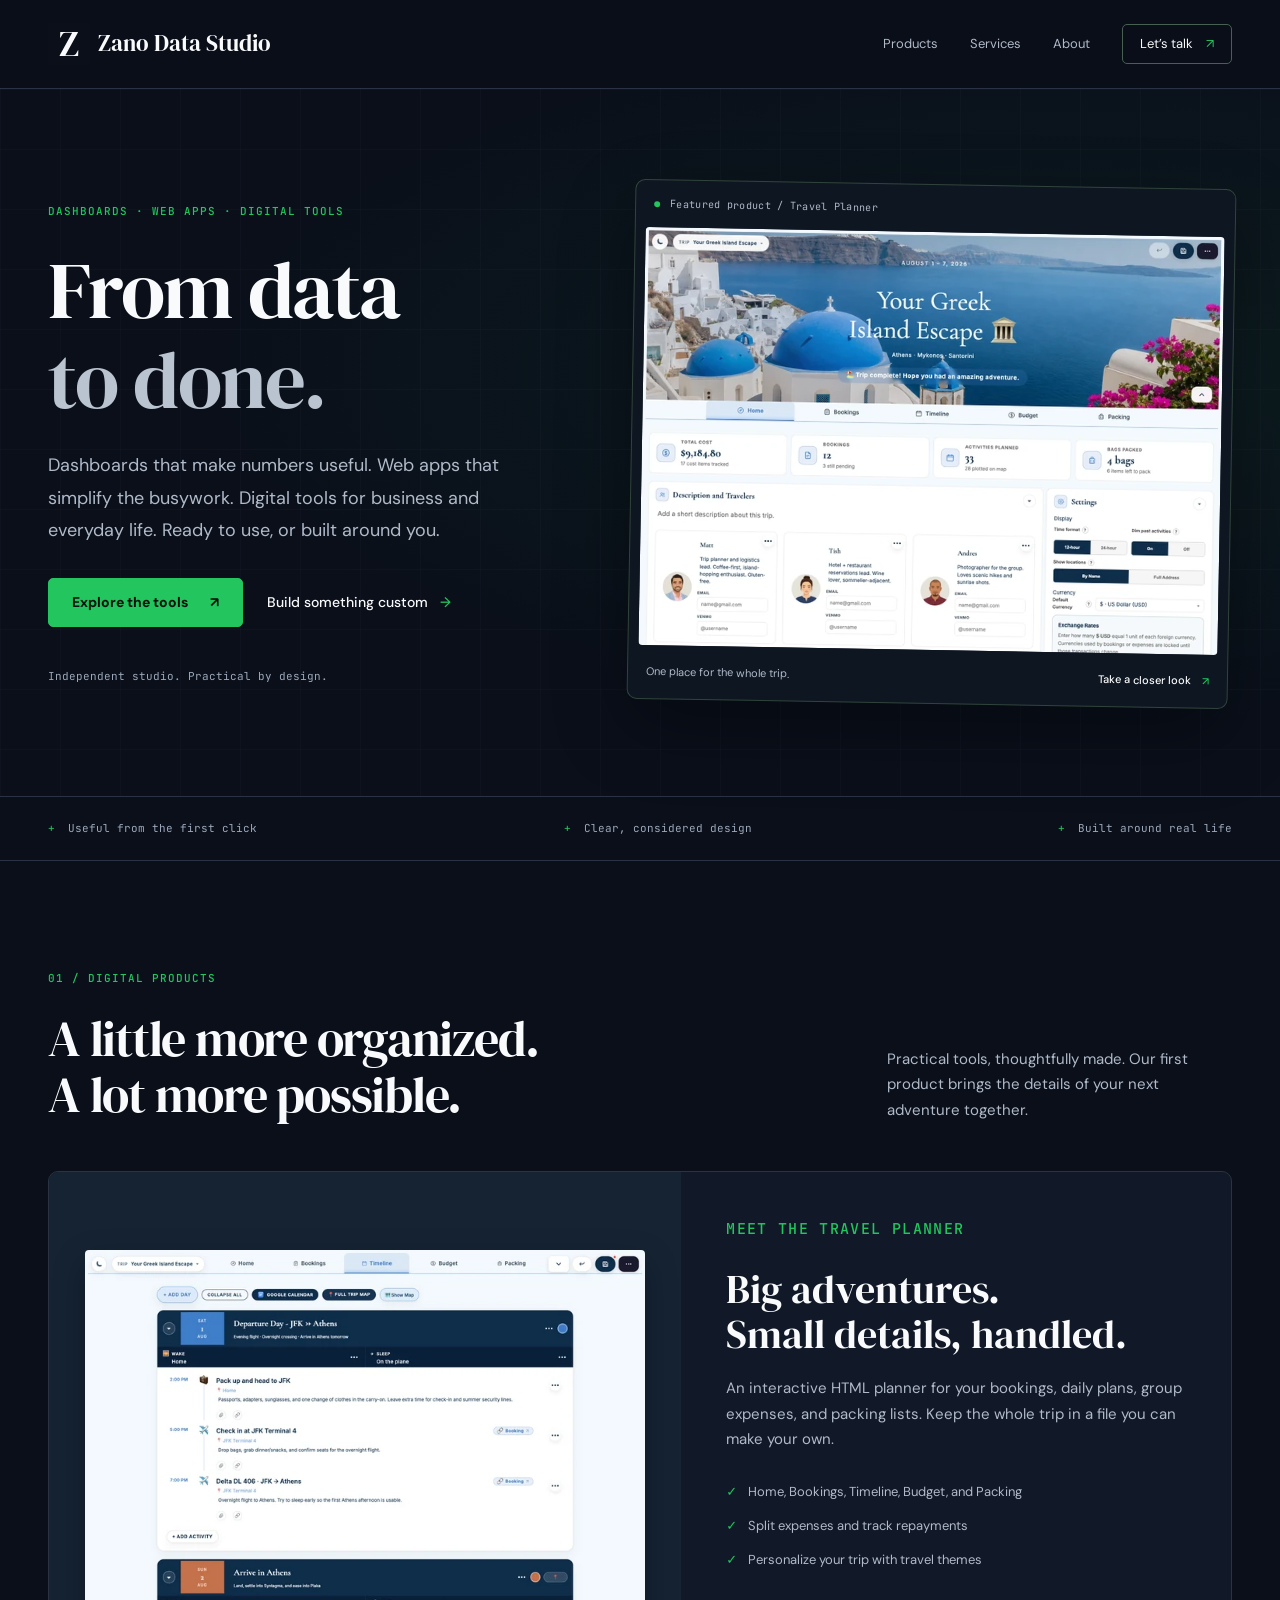
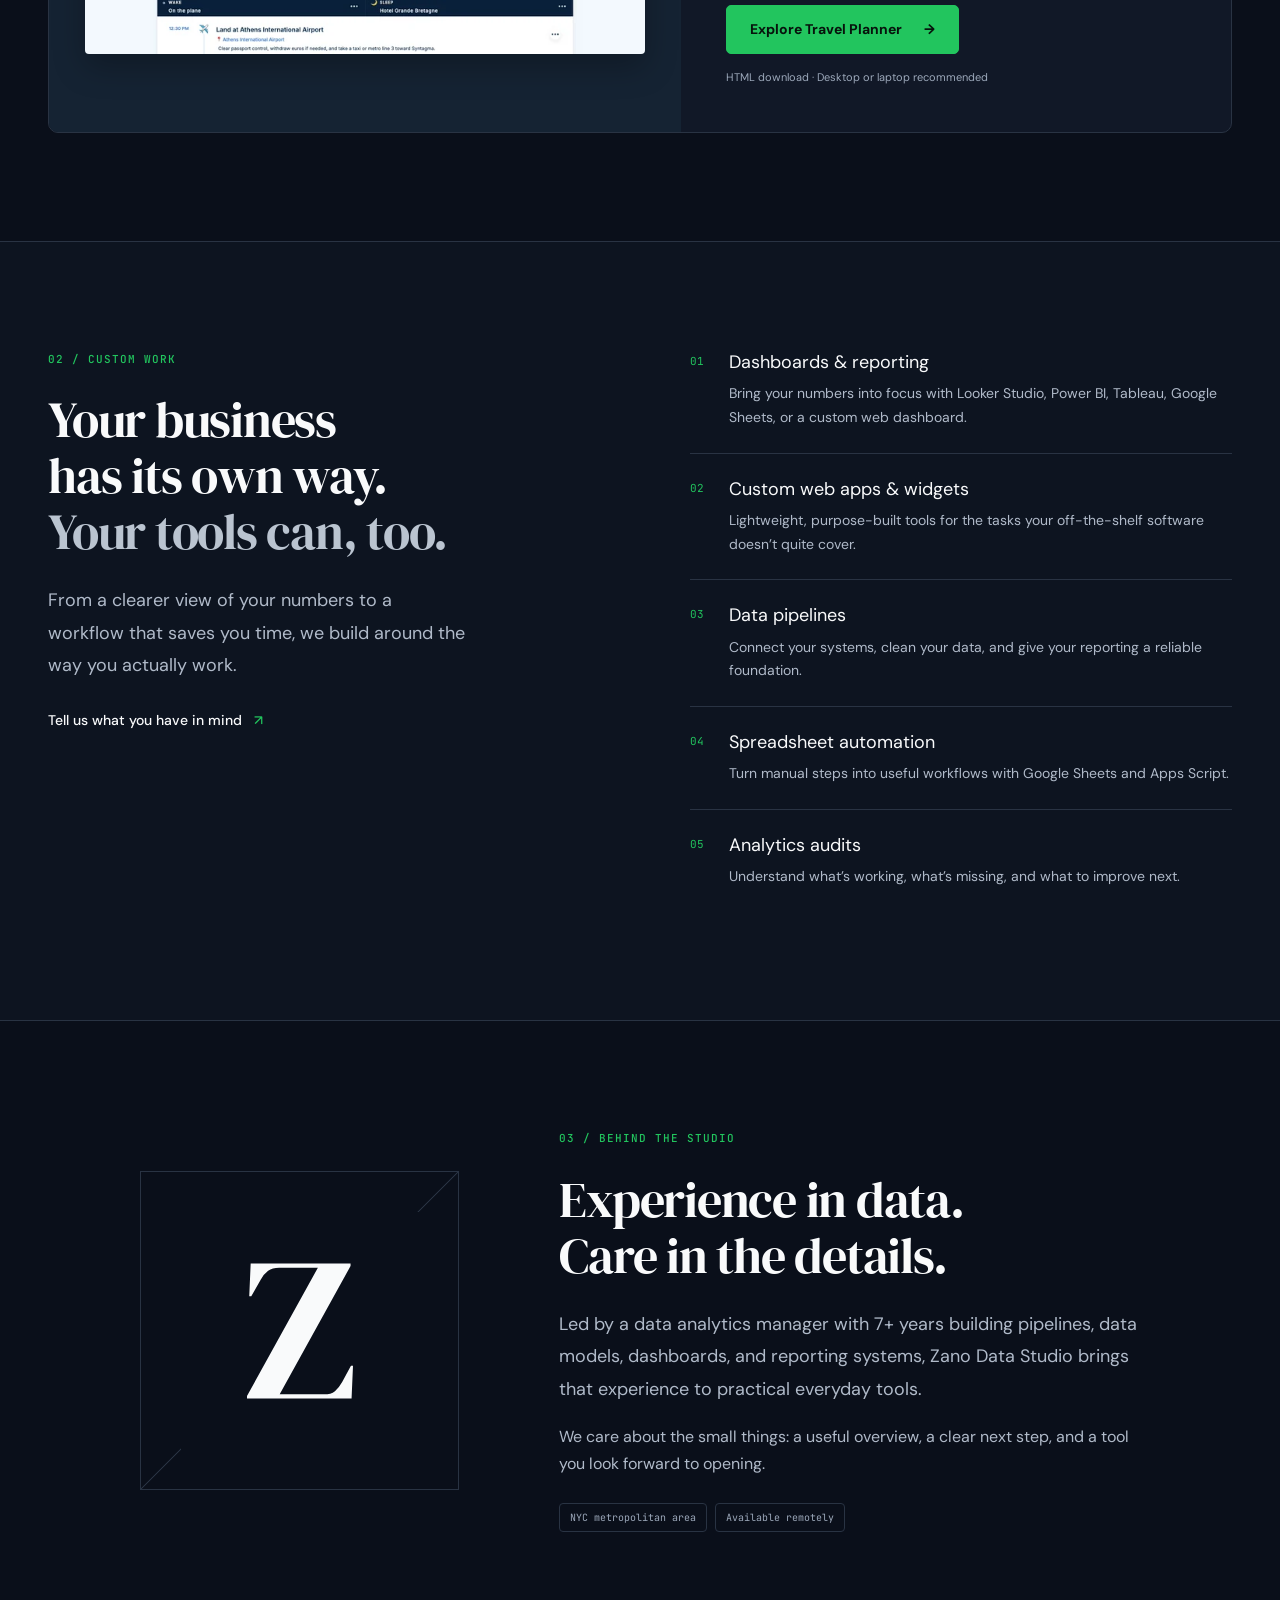
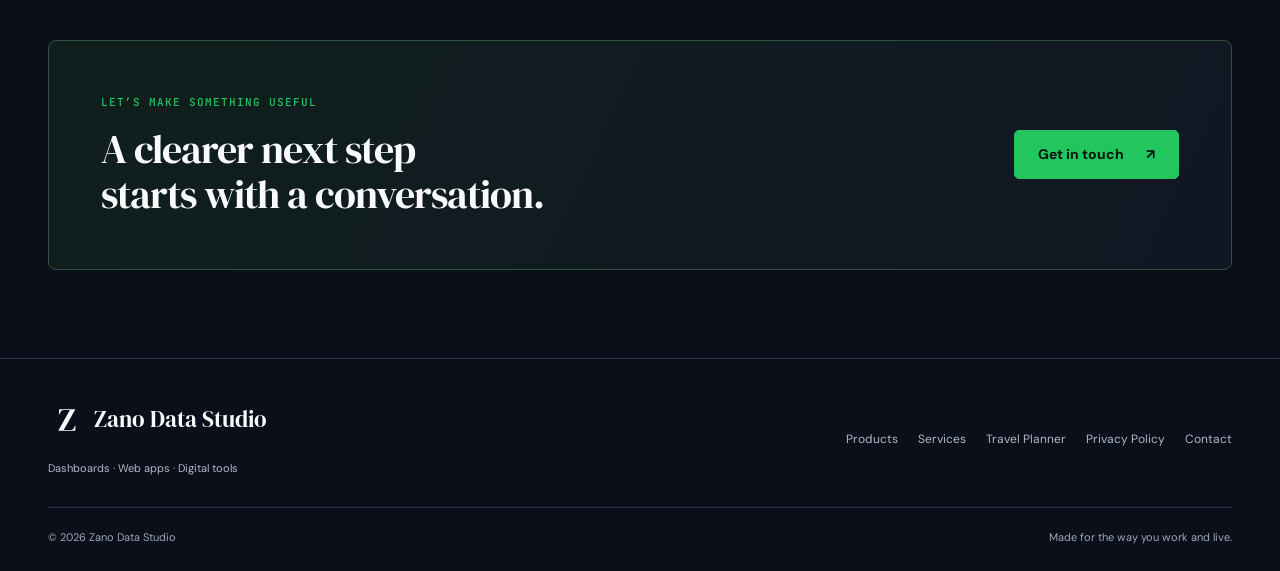
==== commit 5b0f26ca: "Lead with broader studio positioning and a sharper headline" ====
--- a/index.html
+++ b/index.html
@@ -40,13 +40,13 @@
       <div class="container hero-grid">
         <div class="hero-content">
           <p class="eyebrow">Dashboards · Web apps · Digital tools</p>
-          <h1>Good tools.<br><span>Clearer days.</span></h1>
-          <p class="lead">Less time piecing things together. More time doing what matters. Thoughtful digital tools for your business, your travels, and everything you’re planning next.</p>
+          <h1>From data<br><span>to done.</span></h1>
+          <p class="lead">Dashboards that make numbers useful. Web apps that simplify the busywork. Digital tools for business and everyday life. Ready to use, or built around you.</p>
           <div class="actions"><a href="#products" class="btn-primary">Explore the tools <span aria-hidden="true">↗</span></a><a href="#services" class="text-link">Build something custom <span aria-hidden="true">→</span></a></div>
           <p class="hero-note">Independent studio. Practical by design.</p>
         </div>
         <figure class="hero-preview">
-          <div class="preview-label"><span class="status-dot"></span> In the studio / Travel Planner</div>
+          <div class="preview-label"><span class="status-dot"></span> Featured product / Travel Planner</div>
           <a href="travel-planner.html" class="screen-link" aria-label="Explore the Travel Planner"><img src="assets/images/planner-home-1440.webp" srcset="assets/images/planner-home-720.webp 720w, assets/images/planner-home-1440.webp 1440w" sizes="(max-width: 767px) calc(100vw - 40px), (max-width: 1100px) 90vw, 680px" width="1440" height="1040" alt="Travel Planner Home with trip overview, travelers, and settings." fetchpriority=high decoding="async"></a>
           <figcaption><span>One place for the whole trip.</span><a href="travel-planner.html" class="text-link">Take a closer look <span aria-hidden="true">↗</span></a></figcaption>
         </figure>
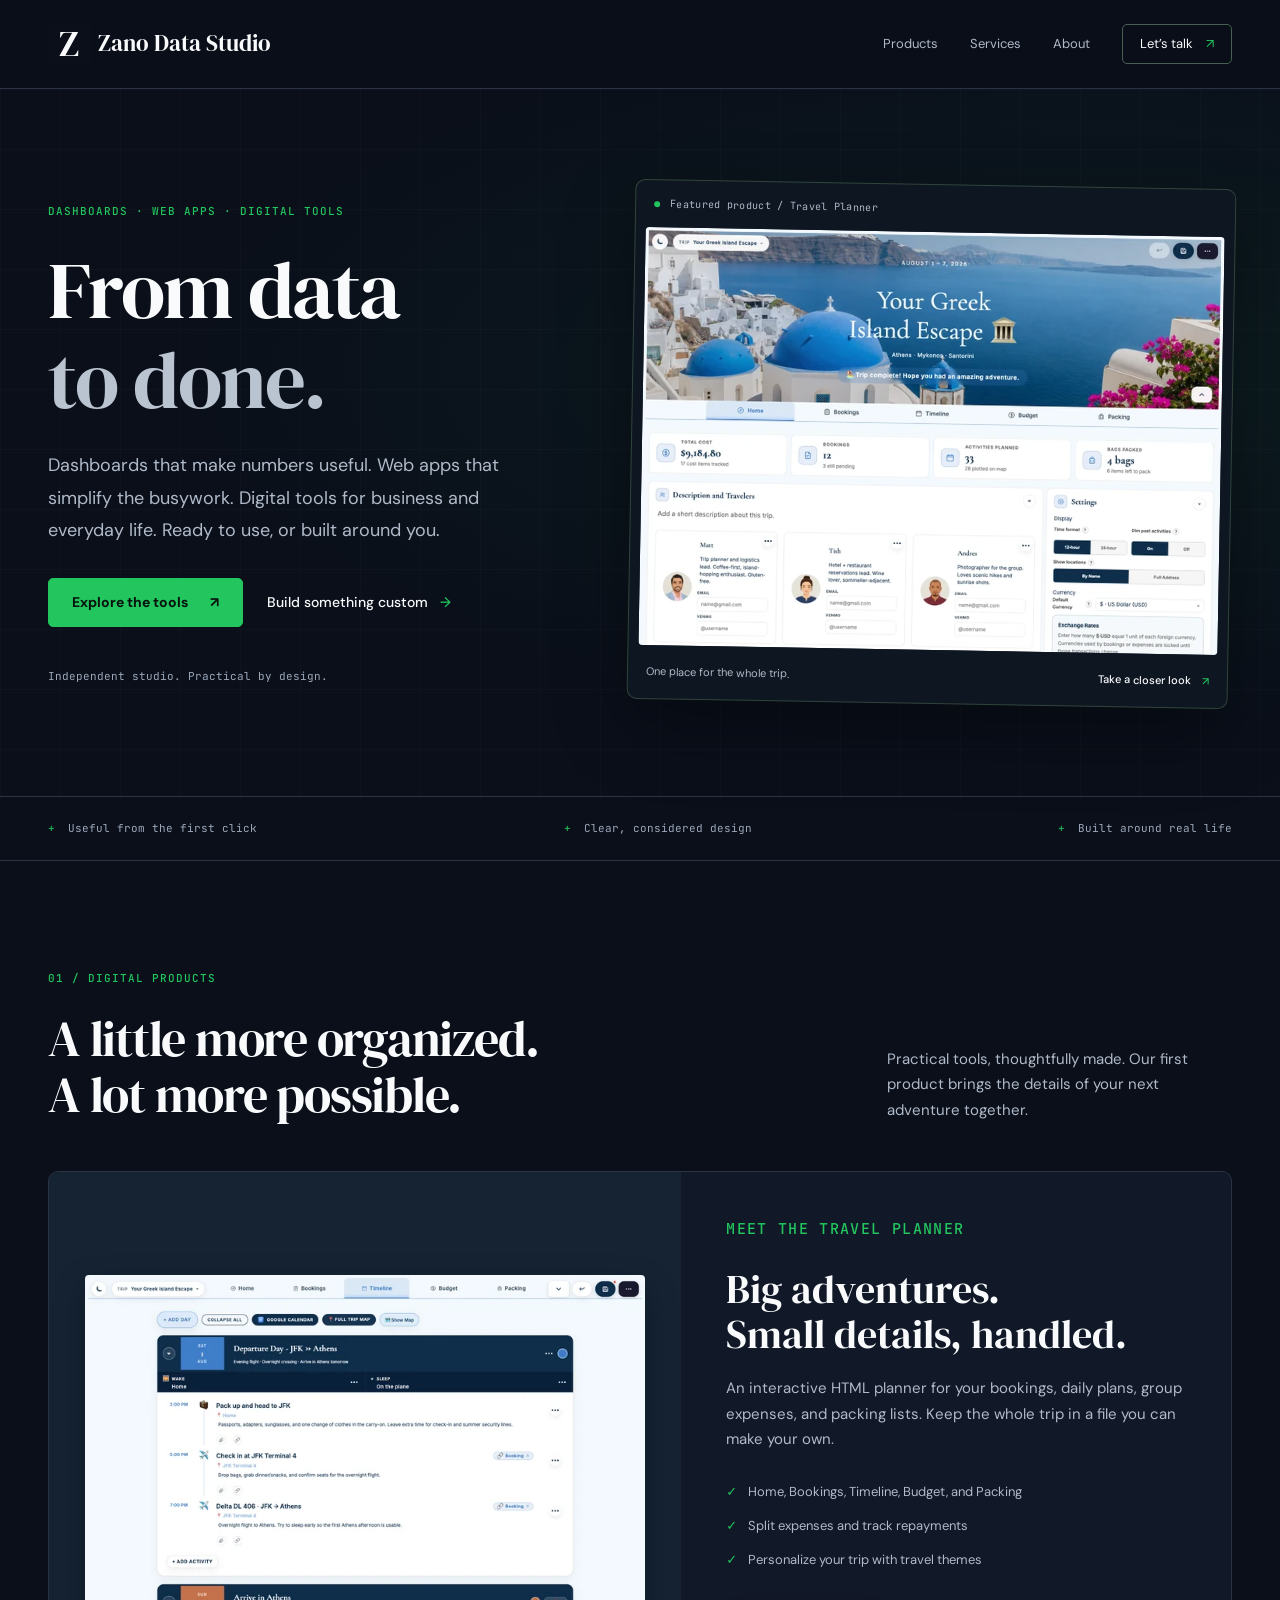
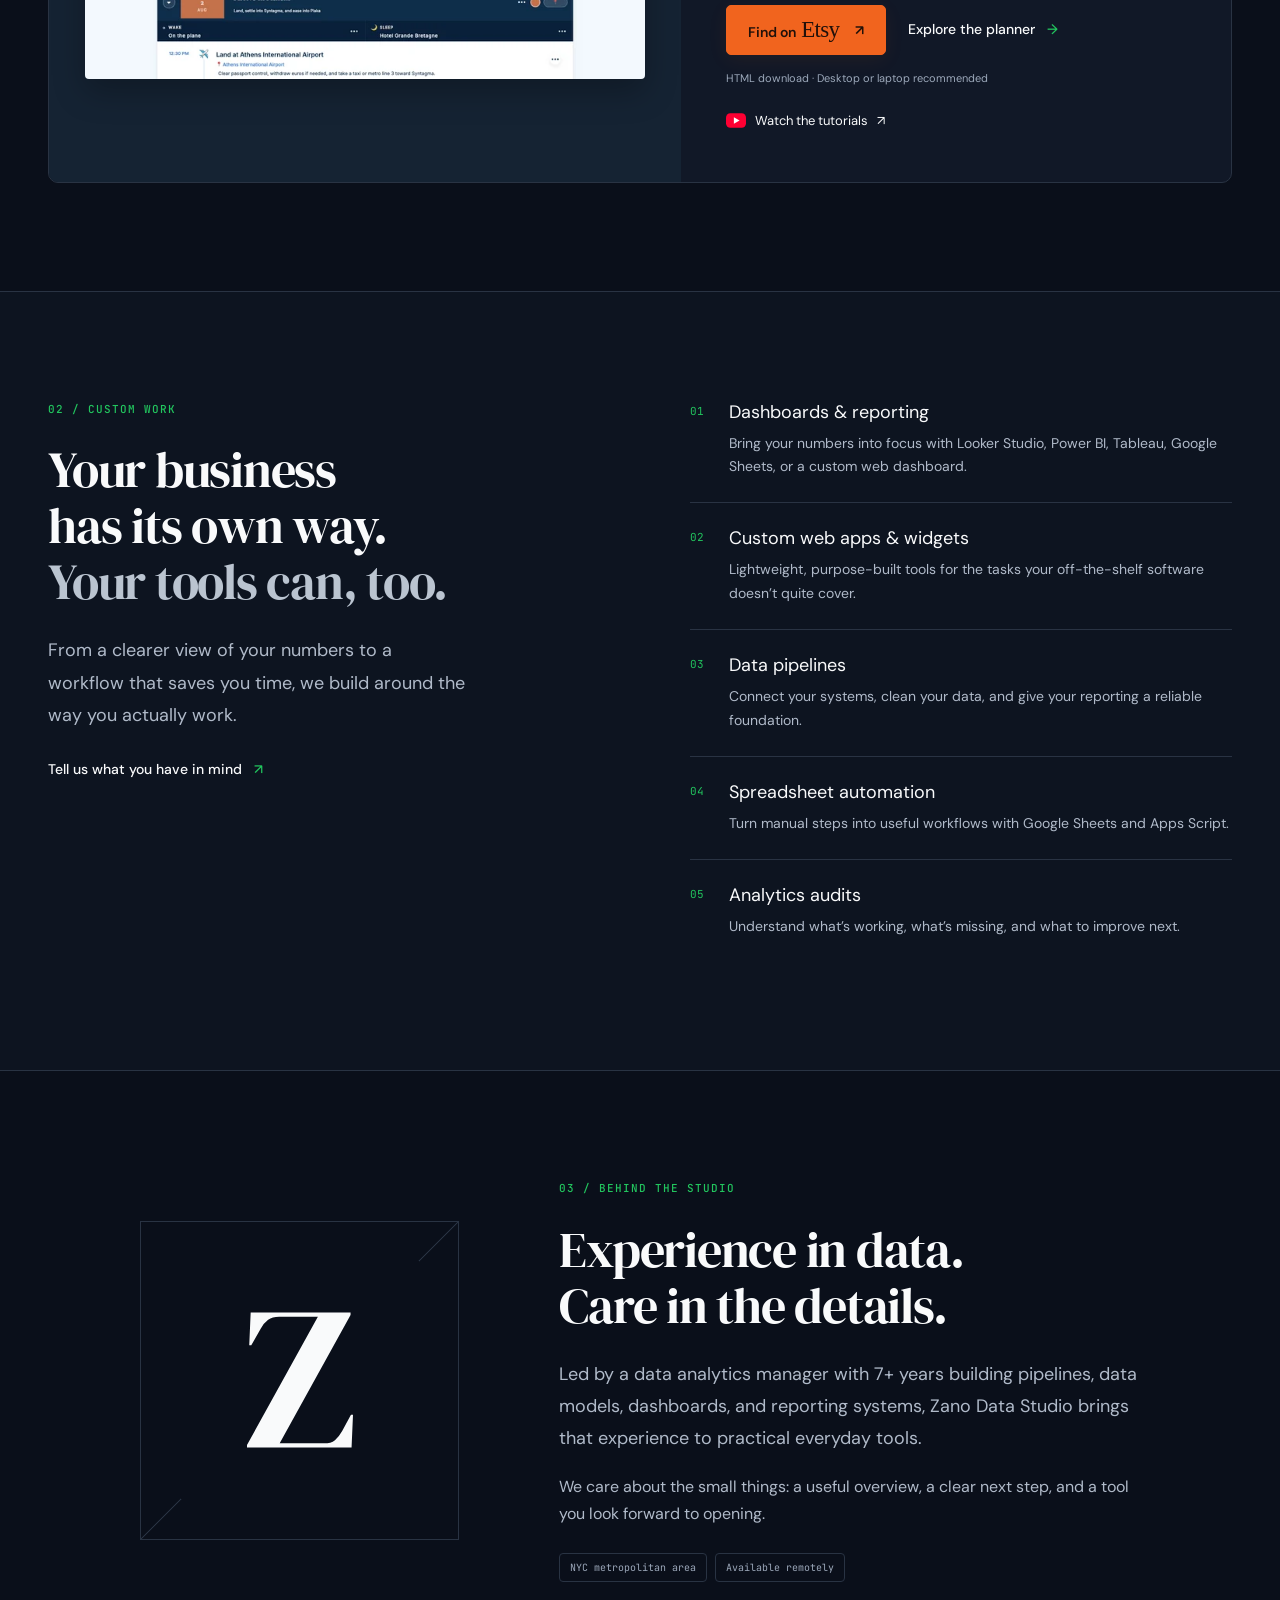
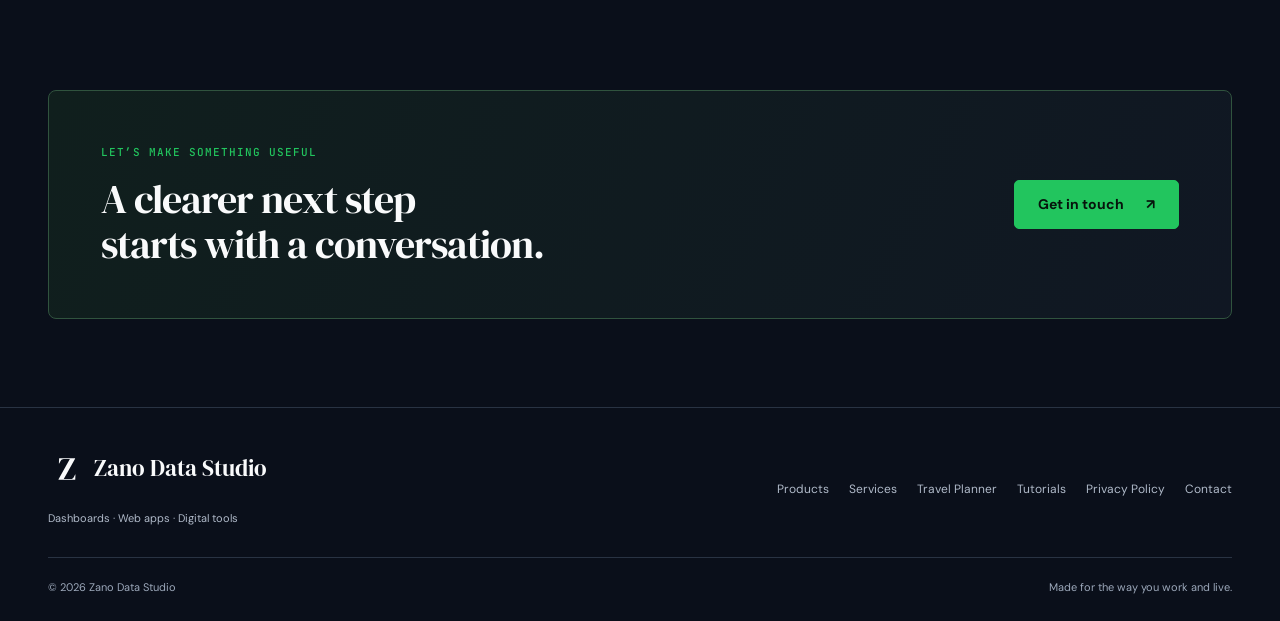
==== commit 7b303970: "Link Travel Planner purchases and the complete YouTube tutorial series" ====
--- a/index.html
+++ b/index.html
@@ -17,7 +17,7 @@
   <meta name="twitter:card" content="summary_large_image">
   <link rel="canonical" href="https://zanodatastudio.com/">
   <link rel="icon" type="image/svg+xml" href="favicon.svg">
-  <link rel="stylesheet" href="assets/css/styles.css">
+  <link rel="stylesheet" href="assets/css/styles.css?v=cd2d8c26e0c4">
 </head>
 <body>
   <a class="skip-link" href="#main">Skip to content</a>
@@ -58,7 +58,7 @@
         <div class="section-intro"><div><p class="eyebrow">01 / Digital products</p><h2>A little more organized.<br>A lot more possible.</h2></div><p>Practical tools, thoughtfully made. Our first product brings the details of your next adventure together.</p></div>
         <article class="product-spotlight">
           <a href="travel-planner.html" class="product-image" aria-label="See Travel Planner features"><img src="assets/images/planner-timeline-1440.webp" srcset="assets/images/planner-timeline-720.webp 720w, assets/images/planner-timeline-1440.webp 1440w" sizes="(max-width: 767px) calc(100vw - 40px), (max-width: 1100px) 90vw, 680px" width="1440" height="1040" alt="Actual Travel Planner Timeline showing a day-by-day itinerary." loading=lazy decoding="async"></a>
-          <div class="product-copy"><p class="eyebrow">Meet the Travel Planner</p><h3>Big adventures.<br>Small details, handled.</h3><p>An interactive HTML planner for your bookings, daily plans, group expenses, and packing lists. Keep the whole trip in a file you can make your own.</p><ul class="check-list"><li>Home, Bookings, Timeline, Budget, and Packing</li><li>Split expenses and track repayments</li><li>Personalize your trip with travel themes</li></ul><a class="btn-primary" href="travel-planner.html">Explore Travel Planner <span aria-hidden="true">→</span></a><p class="fine-print">HTML download · Desktop or laptop recommended</p></div>
+          <div class="product-copy"><p class="eyebrow">Meet the Travel Planner</p><h3>Big adventures.<br>Small details, handled.</h3><p>An interactive HTML planner for your bookings, daily plans, group expenses, and packing lists. Keep the whole trip in a file you can make your own.</p><ul class="check-list"><li>Home, Bookings, Timeline, Budget, and Packing</li><li>Split expenses and track repayments</li><li>Personalize your trip with travel themes</li></ul><div class="actions product-actions"><a class="btn-etsy" href="https://www.etsy.com/listing/4609387479/travel-planner-interactive-html-vacation" target="_blank" rel="noopener noreferrer" aria-label="Find Travel Planner on Etsy (opens in a new tab)"><span>Find on <span class="etsy-wordmark">Etsy</span></span><span aria-hidden="true">↗</span></a><a class="text-link" href="travel-planner.html">Explore the planner <span aria-hidden="true">→</span></a></div><p class="fine-print">HTML download · Desktop or laptop recommended</p><a class="tutorial-shortcut" href="https://www.youtube.com/playlist?list=PLKkAvEyongkw" target="_blank" rel="noopener noreferrer" aria-label="Watch the Travel Planner tutorials on YouTube (opens in a new tab)"><svg viewBox="0 0 28 20" aria-hidden="true" focusable="false"><rect width="28" height="20" rx="6" fill="#FF0033"/><path d="M11 5.5 19 10l-8 4.5Z" fill="#fff"/></svg>Watch the tutorials<span aria-hidden="true">↗</span></a></div>
         </article>
       </div>
     </section>
@@ -83,7 +83,7 @@
     <div class="container">
       <div class="footer-main">
         <div><a class="nav-brand" href="index.html"><img src="favicon.svg" width="38" height="38" alt=""><span>Zano Data Studio</span></a><p>Dashboards · Web apps · Digital tools</p></div>
-        <nav class="footer-links" aria-label="Footer navigation"><a href="#products">Products</a><a href="#services">Services</a><a href="travel-planner.html">Travel Planner</a><a href="privacy.html">Privacy Policy</a><a href="mailto:matt@zanodatastudio.com">Contact</a></nav>
+        <nav class="footer-links" aria-label="Footer navigation"><a href="#products">Products</a><a href="#services">Services</a><a href="travel-planner.html">Travel Planner</a><a href="travel-planner.html#tutorials">Tutorials</a><a href="privacy.html">Privacy Policy</a><a href="mailto:matt@zanodatastudio.com">Contact</a></nav>
       </div>
       <div class="footer-bottom"><span>© 2026 Zano Data Studio</span><span>Made for the way you work and live.</span></div>
     </div>
--- a/assets/css/styles.css
+++ b/assets/css/styles.css
@@ -160,6 +160,47 @@
 .privacy ul { padding-left: 22px; }
 .privacy code { overflow-wrap: anywhere; }
 
+/* Purchase and tutorial links */
+.sr-only { position: absolute; width: 1px; height: 1px; padding: 0; margin: -1px; overflow: hidden; clip-path: inset(50%); white-space: nowrap; border: 0; }
+.btn-etsy, .btn-youtube { display: inline-flex; justify-content: center; align-items: center; gap: 16px; min-height: 50px; padding: 11px 21px; border: 1px solid transparent; border-radius: 5px; font-size: 14px; font-weight: 600; line-height: 1.5; transition: background .2s, border-color .2s, transform .2s; }
+.btn-etsy { background: #F1641E; border-color: #F1641E; color: #21110A; box-shadow: 0 5px 20px #F1641E12; }
+.btn-etsy > span:first-child { display: inline-flex; align-items: baseline; gap: 5px; }
+.etsy-wordmark { font-family: Georgia, serif; font-size: 23px; font-weight: 400; line-height: 1; letter-spacing: -.7px; }
+.btn-etsy:hover { background: #FF8548; border-color: #FF8548; transform: translateY(-2px); }
+.btn-youtube { color: var(--text); background: #1C1720; border-color: #63313D; gap: 11px; }
+.btn-youtube svg { width: 23px; height: 17px; flex: none; }
+.btn-youtube:hover { background: #2D1B25; border-color: #C25870; transform: translateY(-2px); }
+.product-actions { gap: 16px 22px; }
+.product-copy .product-actions { margin-top: 0; }
+.product-jump-links { display: flex; flex-wrap: wrap; gap: 12px; margin-top: 22px; color: var(--secondary); font-size: 12px; }
+.product-jump-links a { text-underline-offset: 4px; }
+.product-jump-links a:hover { color: var(--text); text-decoration: underline; }
+.tutorial-shortcut { display: inline-flex; align-items: center; gap: 9px; font-size: 13px; color: var(--text); margin-top: 22px; }
+.tutorial-shortcut svg { width: 20px; height: 15px; flex: none; }
+.tutorial-shortcut:hover { text-decoration: underline; text-underline-offset: 5px; }
+.tutorials-section { border-bottom: 1px solid var(--border); }
+.section-intro .tutorial-intro { max-width: 450px; font-size: 15px; }
+.tutorial-intro .btn-youtube { margin-top: 24px; }
+.tutorial-list { display: grid; grid-template-columns: repeat(2,minmax(0,1fr)); gap: 12px; list-style: none; padding: 0; margin: 0; }
+.tutorial-list li { min-width: 0; }
+.tutorial-list a { display: grid; grid-template-columns: 30px minmax(0,1fr) 14px; align-items: center; gap: 16px; min-height: 106px; height: 100%; padding: 21px; border: 1px solid var(--border); border-radius: 6px; background: var(--surface); transition: border-color .2s, background .2s; }
+.tutorial-list a:hover { border-color: #65505B; background: #17202E; }
+.lesson-number { color: var(--green); font: 12px/1.5 var(--mono); }
+.lesson-copy { display: flex; flex-direction: column; gap: 8px; }
+.lesson-copy strong { font-size: 14px; font-weight: 500; line-height: 1.5; }
+.lesson-duration { color: var(--muted); font: 10px/1.5 var(--mono); }
+.lesson-arrow { color: var(--secondary); font-size: 15px; }
+.tutorial-note { color: var(--muted); font-size: 12px; margin-top: 22px; }
+.contact-panel .btn-etsy { flex-shrink: 0; }
+@media (max-width: 900px) {
+  .tutorial-list a { padding: 18px; gap: 10px; grid-template-columns: 25px minmax(0,1fr) 14px; }
+}
+@media (max-width: 767px) {
+  .tutorial-list { grid-template-columns: 1fr; }
+  .tutorial-list a { min-height: 92px; padding: 19px; gap: 14px; }
+  .product-heading .product-actions { gap: 12px; }
+}
+
 @media (min-width: 768px) { .nav-hamburger, .nav-mobile { display: none !important; } }
 @media (max-width: 1100px) {
   .container { width: calc(100% - 64px); }
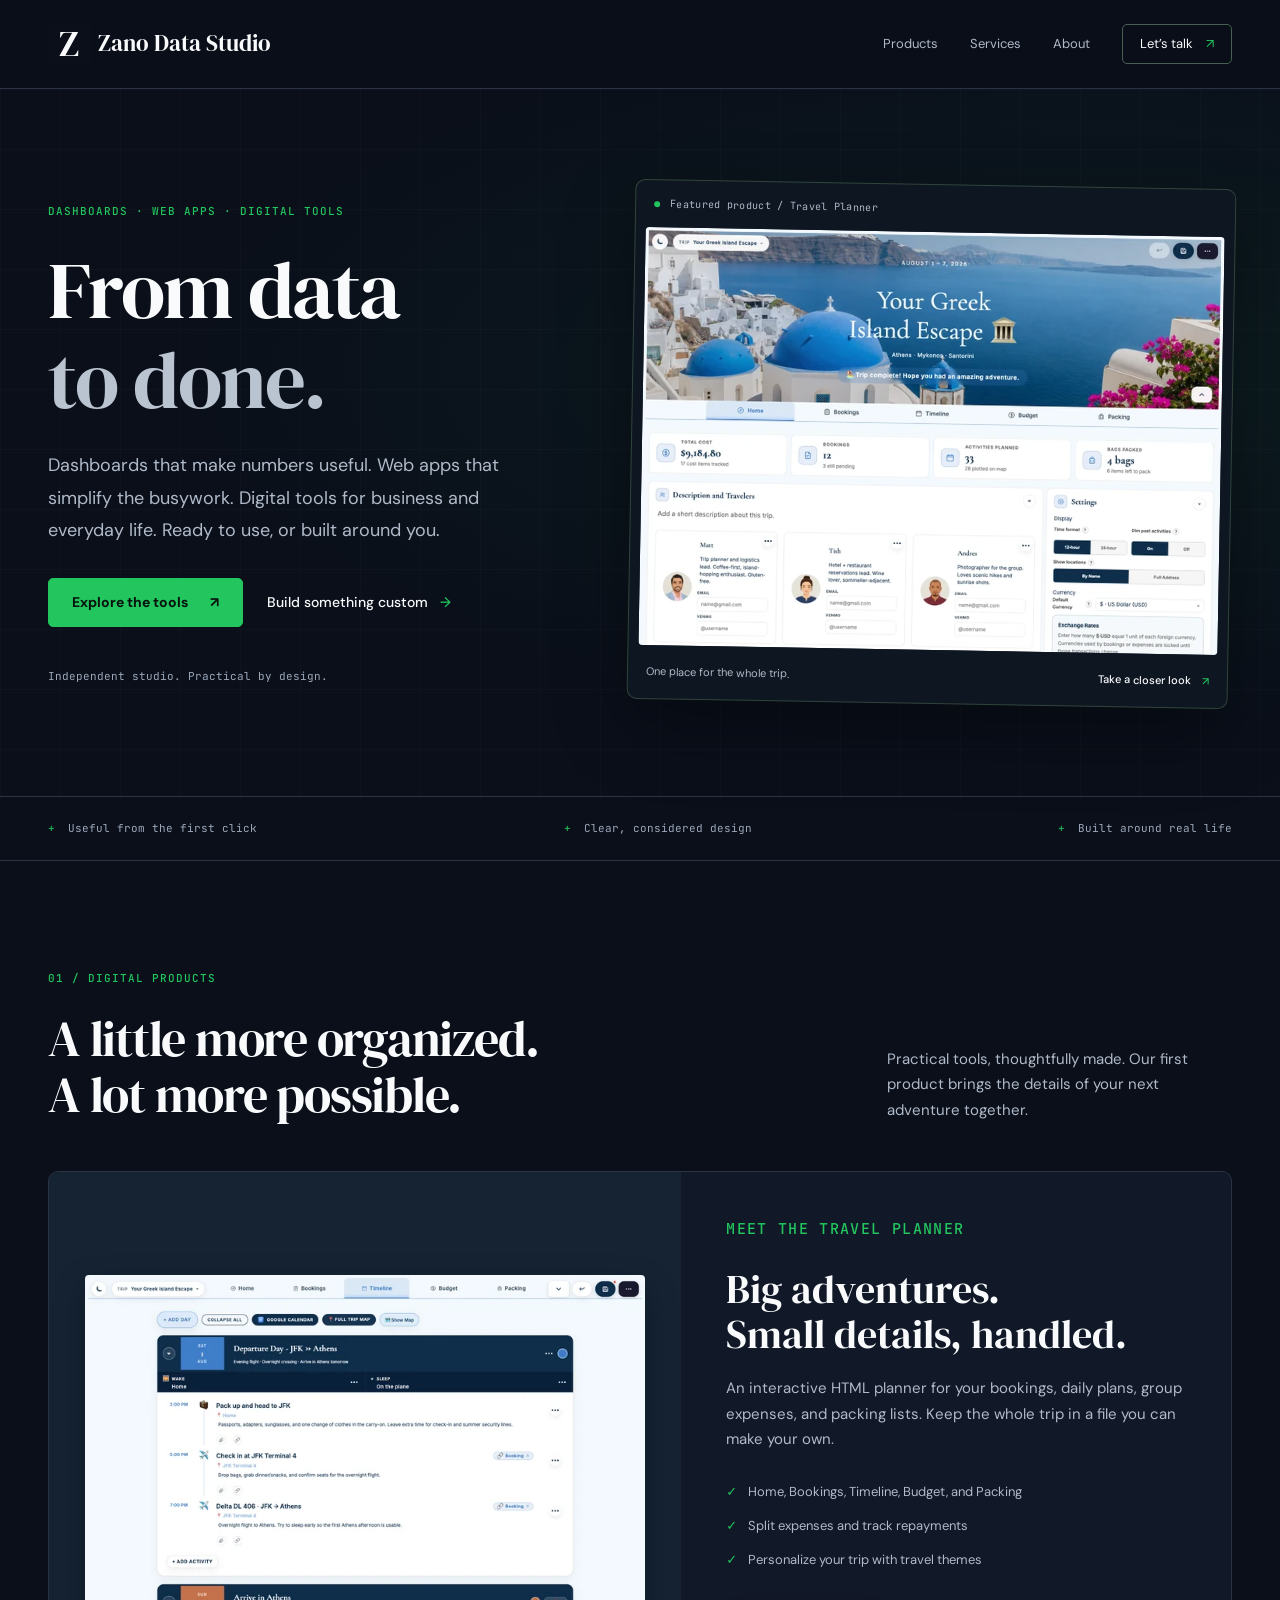
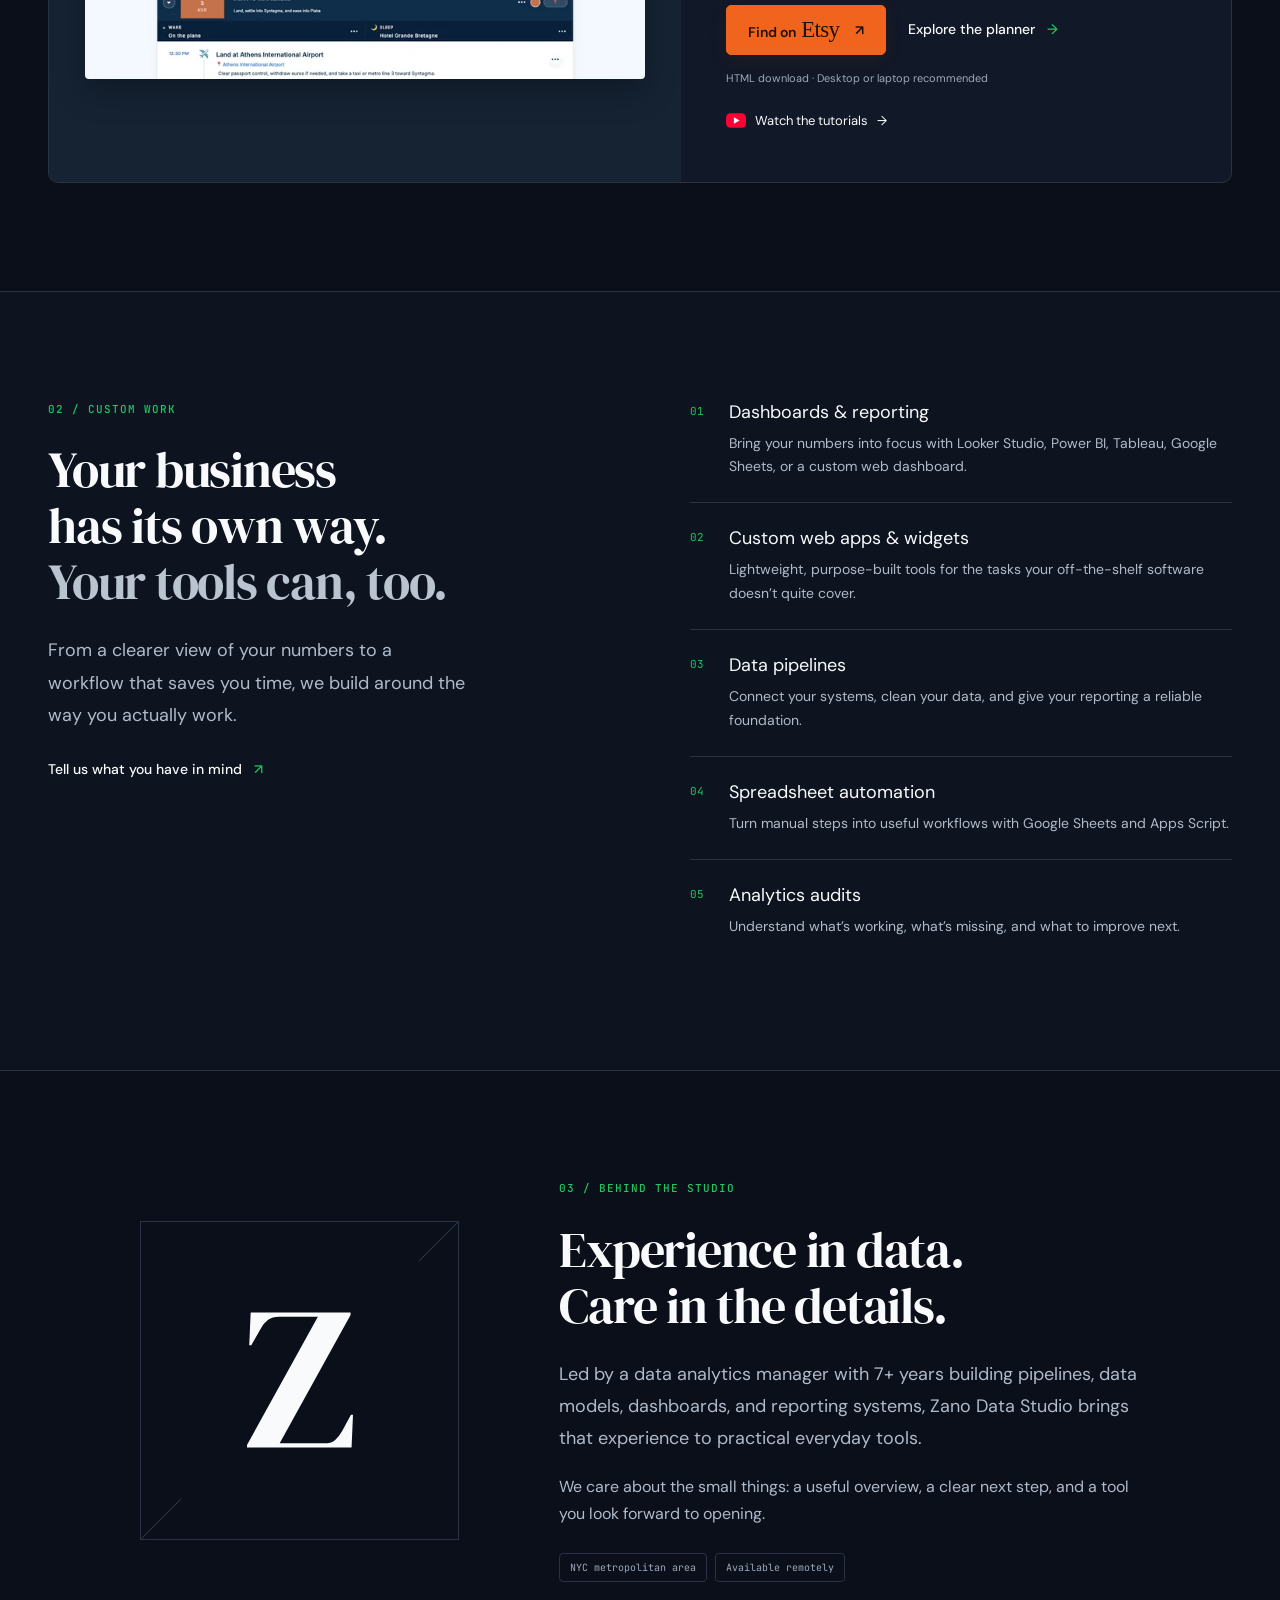
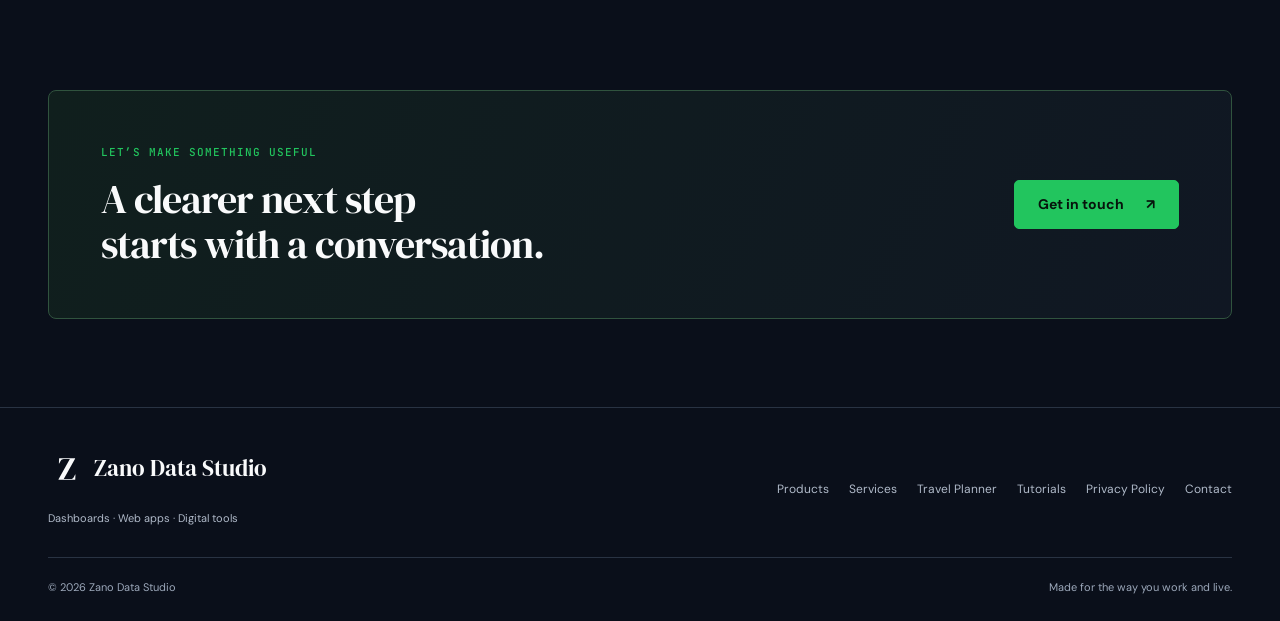
==== commit 707501d4: "Embed Travel Planner tutorials with an on-site episode selector" ====
--- a/index.html
+++ b/index.html
@@ -17,7 +17,7 @@
   <meta name="twitter:card" content="summary_large_image">
   <link rel="canonical" href="https://zanodatastudio.com/">
   <link rel="icon" type="image/svg+xml" href="favicon.svg">
-  <link rel="stylesheet" href="assets/css/styles.css?v=cd2d8c26e0c4">
+  <link rel="stylesheet" href="assets/css/styles.css?v=8b7cc672bdbe">
 </head>
 <body>
   <a class="skip-link" href="#main">Skip to content</a>
@@ -58,7 +58,7 @@
         <div class="section-intro"><div><p class="eyebrow">01 / Digital products</p><h2>A little more organized.<br>A lot more possible.</h2></div><p>Practical tools, thoughtfully made. Our first product brings the details of your next adventure together.</p></div>
         <article class="product-spotlight">
           <a href="travel-planner.html" class="product-image" aria-label="See Travel Planner features"><img src="assets/images/planner-timeline-1440.webp" srcset="assets/images/planner-timeline-720.webp 720w, assets/images/planner-timeline-1440.webp 1440w" sizes="(max-width: 767px) calc(100vw - 40px), (max-width: 1100px) 90vw, 680px" width="1440" height="1040" alt="Actual Travel Planner Timeline showing a day-by-day itinerary." loading=lazy decoding="async"></a>
-          <div class="product-copy"><p class="eyebrow">Meet the Travel Planner</p><h3>Big adventures.<br>Small details, handled.</h3><p>An interactive HTML planner for your bookings, daily plans, group expenses, and packing lists. Keep the whole trip in a file you can make your own.</p><ul class="check-list"><li>Home, Bookings, Timeline, Budget, and Packing</li><li>Split expenses and track repayments</li><li>Personalize your trip with travel themes</li></ul><div class="actions product-actions"><a class="btn-etsy" href="https://www.etsy.com/listing/4609387479/travel-planner-interactive-html-vacation" target="_blank" rel="noopener noreferrer" aria-label="Find Travel Planner on Etsy (opens in a new tab)"><span>Find on <span class="etsy-wordmark">Etsy</span></span><span aria-hidden="true">↗</span></a><a class="text-link" href="travel-planner.html">Explore the planner <span aria-hidden="true">→</span></a></div><p class="fine-print">HTML download · Desktop or laptop recommended</p><a class="tutorial-shortcut" href="https://www.youtube.com/playlist?list=PLKkAvEyongkw" target="_blank" rel="noopener noreferrer" aria-label="Watch the Travel Planner tutorials on YouTube (opens in a new tab)"><svg viewBox="0 0 28 20" aria-hidden="true" focusable="false"><rect width="28" height="20" rx="6" fill="#FF0033"/><path d="M11 5.5 19 10l-8 4.5Z" fill="#fff"/></svg>Watch the tutorials<span aria-hidden="true">↗</span></a></div>
+          <div class="product-copy"><p class="eyebrow">Meet the Travel Planner</p><h3>Big adventures.<br>Small details, handled.</h3><p>An interactive HTML planner for your bookings, daily plans, group expenses, and packing lists. Keep the whole trip in a file you can make your own.</p><ul class="check-list"><li>Home, Bookings, Timeline, Budget, and Packing</li><li>Split expenses and track repayments</li><li>Personalize your trip with travel themes</li></ul><div class="actions product-actions"><a class="btn-etsy" href="https://www.etsy.com/listing/4609387479/travel-planner-interactive-html-vacation" target="_blank" rel="noopener noreferrer" aria-label="Find Travel Planner on Etsy (opens in a new tab)"><span>Find on <span class="etsy-wordmark">Etsy</span></span><span aria-hidden="true">↗</span></a><a class="text-link" href="travel-planner.html">Explore the planner <span aria-hidden="true">→</span></a></div><p class="fine-print">HTML download · Desktop or laptop recommended</p><a class="tutorial-shortcut" href="travel-planner.html#tutorials" aria-label="Watch the Travel Planner tutorials"><svg viewBox="0 0 28 20" aria-hidden="true" focusable="false"><rect width="28" height="20" rx="6" fill="#FF0033"/><path d="M11 5.5 19 10l-8 4.5Z" fill="#fff"/></svg>Watch the tutorials<span aria-hidden="true">→</span></a></div>
         </article>
       </div>
     </section>
@@ -88,6 +88,6 @@
       <div class="footer-bottom"><span>© 2026 Zano Data Studio</span><span>Made for the way you work and live.</span></div>
     </div>
   </footer>
-  <script src="assets/js/main.js" defer></script>
+  <script src="assets/js/main.js?v=57043e877ee0" defer></script>
 </body>
 </html>
--- a/assets/css/styles.css
+++ b/assets/css/styles.css
@@ -191,6 +191,34 @@
 .lesson-duration { color: var(--muted); font: 10px/1.5 var(--mono); }
 .lesson-arrow { color: var(--secondary); font-size: 15px; }
 .tutorial-note { color: var(--muted); font-size: 12px; margin-top: 22px; }
+.has-js .tutorial-layout { display: grid; grid-template-columns: minmax(0,1.7fr) minmax(0,1fr); align-items: start; gap: 24px; }
+.tutorial-list-heading { display: flex; justify-content: space-between; gap: 12px; margin: 0 8px 14px 0; color: var(--secondary); font: 10px/1.5 var(--mono); }
+.tutorial-episodes { min-width: 0; }
+.tutorial-player { min-width: 0; overflow: hidden; border: 1px solid var(--border); border-radius: 8px; background: var(--surface); scroll-margin-top: 110px; }
+.tutorial-screen { position: relative; aspect-ratio: 16 / 9; min-height: 200px; background: #050810; }
+.tutorial-screen iframe { position: absolute; inset: 0; width: 100%; height: 100%; border: 0; }
+.tutorial-play { position: absolute; inset: 0; width: 100%; padding: 0; border: 0; cursor: pointer; color: var(--text); background: #050810; font: inherit; }
+.tutorial-play img { width: 100%; height: 100%; object-fit: cover; object-position: top; opacity: .65; }
+.tutorial-play-overlay { position: absolute; inset: 0; display: flex; flex-direction: column; align-items: center; justify-content: center; gap: 18px; background: linear-gradient(0deg,rgba(5,8,16,.8),rgba(5,8,16,.12)); font-size: 14px; font-weight: 500; }
+.tutorial-play-icon { display: grid; place-items: center; padding-left: 4px; width: 68px; height: 68px; border: 1px solid rgba(255,255,255,.5); border-radius: 50%; background: rgba(10,15,26,.8); font-size: 22px; transition: background .2s, transform .2s; }
+.tutorial-play:hover .tutorial-play-icon { background: #16A34A; transform: scale(1.06); }
+.tutorial-play:focus-visible { outline: 3px solid var(--green); outline-offset: -5px; }
+.tutorial-caption { padding: 24px; }
+.tutorial-caption .eyebrow { margin-bottom: 12px; font-size: 10px; }
+.tutorial-caption h3 { font: 28px/1.2 var(--display); margin: 0 0 18px; }
+.tutorial-external { font-size: 12px; }
+.has-js .tutorial-list { grid-template-columns: 1fr; max-height: 550px; overflow-y: auto; overscroll-behavior: contain; scrollbar-width: thin; scrollbar-color: #465166 var(--surface); padding-right: 8px; gap: 8px; }
+.has-js .tutorial-list a { min-height: 84px; padding: 16px; gap: 12px; }
+.tutorial-list a[aria-current="true"] { border-color: var(--green); background: rgba(34,197,94,.07); }
+.tutorial-list a[aria-current="true"] .lesson-arrow { color: var(--green); }
+@media (max-width: 1000px) {
+  .has-js .tutorial-layout { grid-template-columns: 1fr; }
+  .has-js .tutorial-list { max-height: 340px; }
+}
+@media (max-width: 767px) {
+  .tutorial-caption { padding: 22px 18px; }
+  .tutorial-caption h3 { font-size: 25px; }
+}
 .contact-panel .btn-etsy { flex-shrink: 0; }
 @media (max-width: 900px) {
   .tutorial-list a { padding: 18px; gap: 10px; grid-template-columns: 25px minmax(0,1fr) 14px; }
